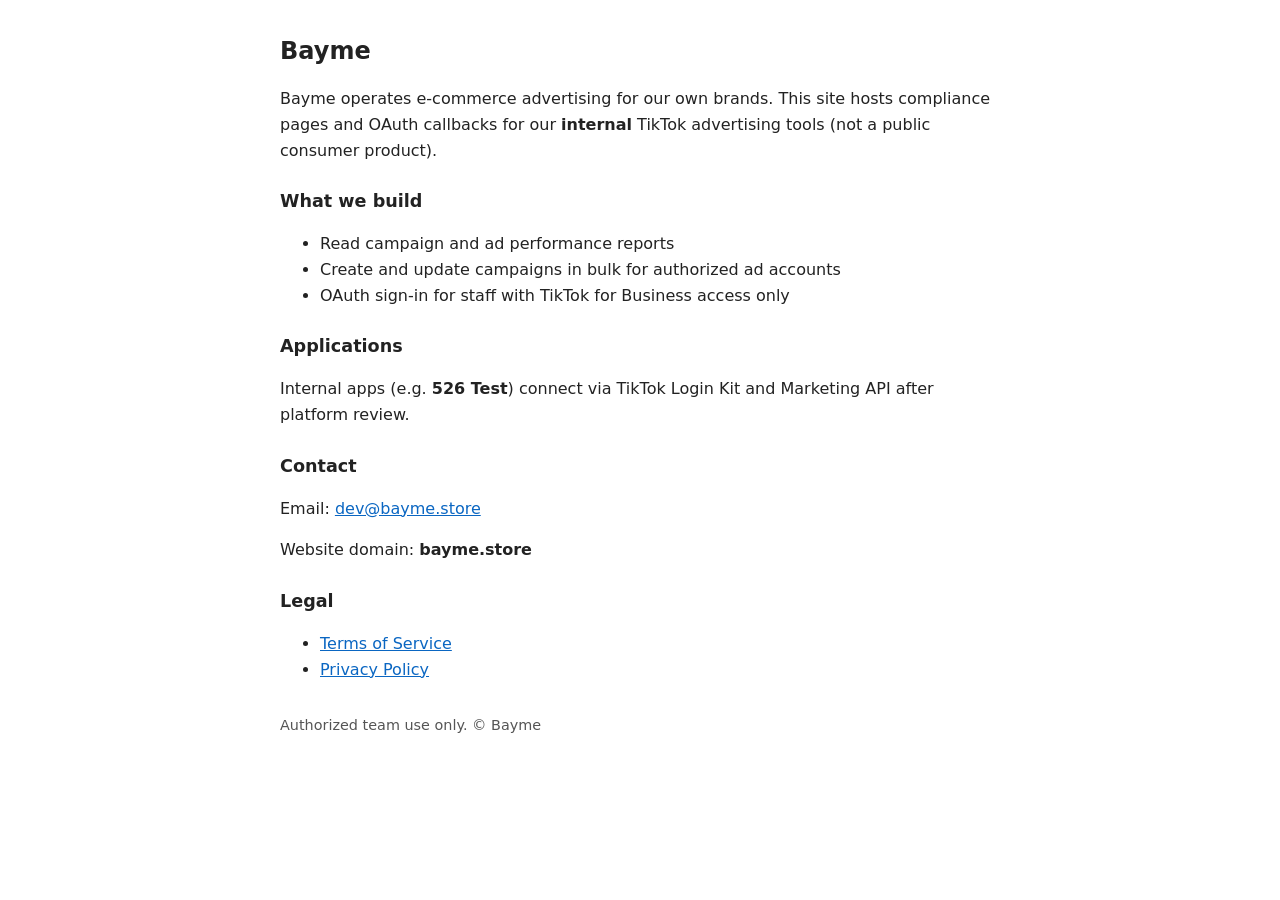
==== index.html @ 8a5c272d "Strengthen Bayme homepage for Business API review" ====
<!DOCTYPE html>
<html lang="en">
<head>
  <meta charset="UTF-8" />
  <meta name="viewport" content="width=device-width, initial-scale=1" />
  <title>Bayme — TikTok Advertising Tools</title>
  <style>
    body { font-family: system-ui, sans-serif; max-width: 720px; margin: 2rem auto; padding: 0 1rem; line-height: 1.6; color: #222; }
    h1 { font-size: 1.5rem; }
    h2 { font-size: 1.1rem; margin-top: 1.5rem; }
    a { color: #0a66c2; }
    footer { margin-top: 2rem; font-size: 0.9rem; color: #555; }
  </style>
</head>
<body>
  <h1>Bayme</h1>
  <p>Bayme operates e-commerce advertising for our own brands. This site hosts compliance pages and OAuth callbacks for our <strong>internal</strong> TikTok advertising tools (not a public consumer product).</p>

  <h2>What we build</h2>
  <ul>
    <li>Read campaign and ad performance reports</li>
    <li>Create and update campaigns in bulk for authorized ad accounts</li>
    <li>OAuth sign-in for staff with TikTok for Business access only</li>
  </ul>

  <h2>Applications</h2>
  <p>Internal apps (e.g. <strong>526 Test</strong>) connect via TikTok Login Kit and Marketing API after platform review.</p>

  <h2>Contact</h2>
  <p>Email: <a href="mailto:dev@bayme.store">dev@bayme.store</a></p>
  <p>Website domain: <strong>bayme.store</strong></p>

  <h2>Legal</h2>
  <ul>
    <li><a href="terms.html">Terms of Service</a></li>
    <li><a href="privacy.html">Privacy Policy</a></li>
  </ul>

  <footer>
    <p>Authorized team use only. &copy; Bayme</p>
  </footer>
</body>
</html>
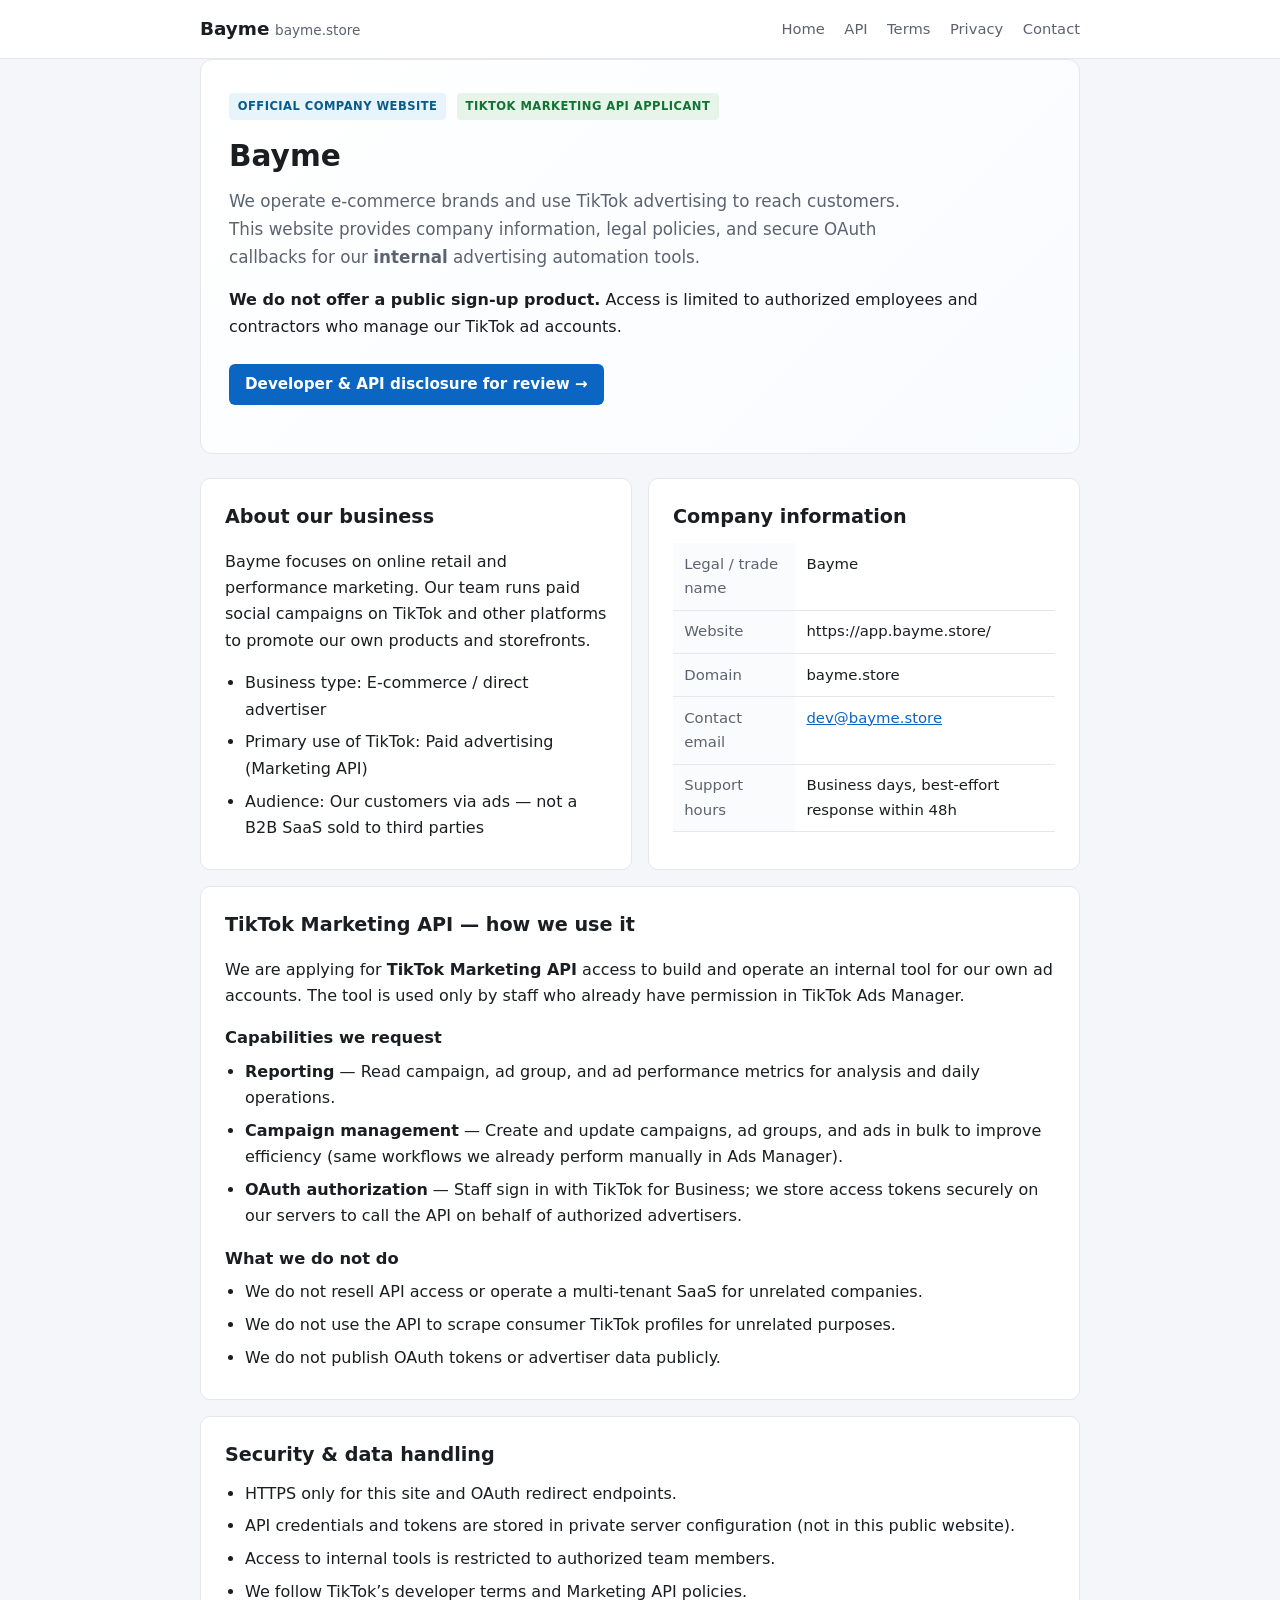
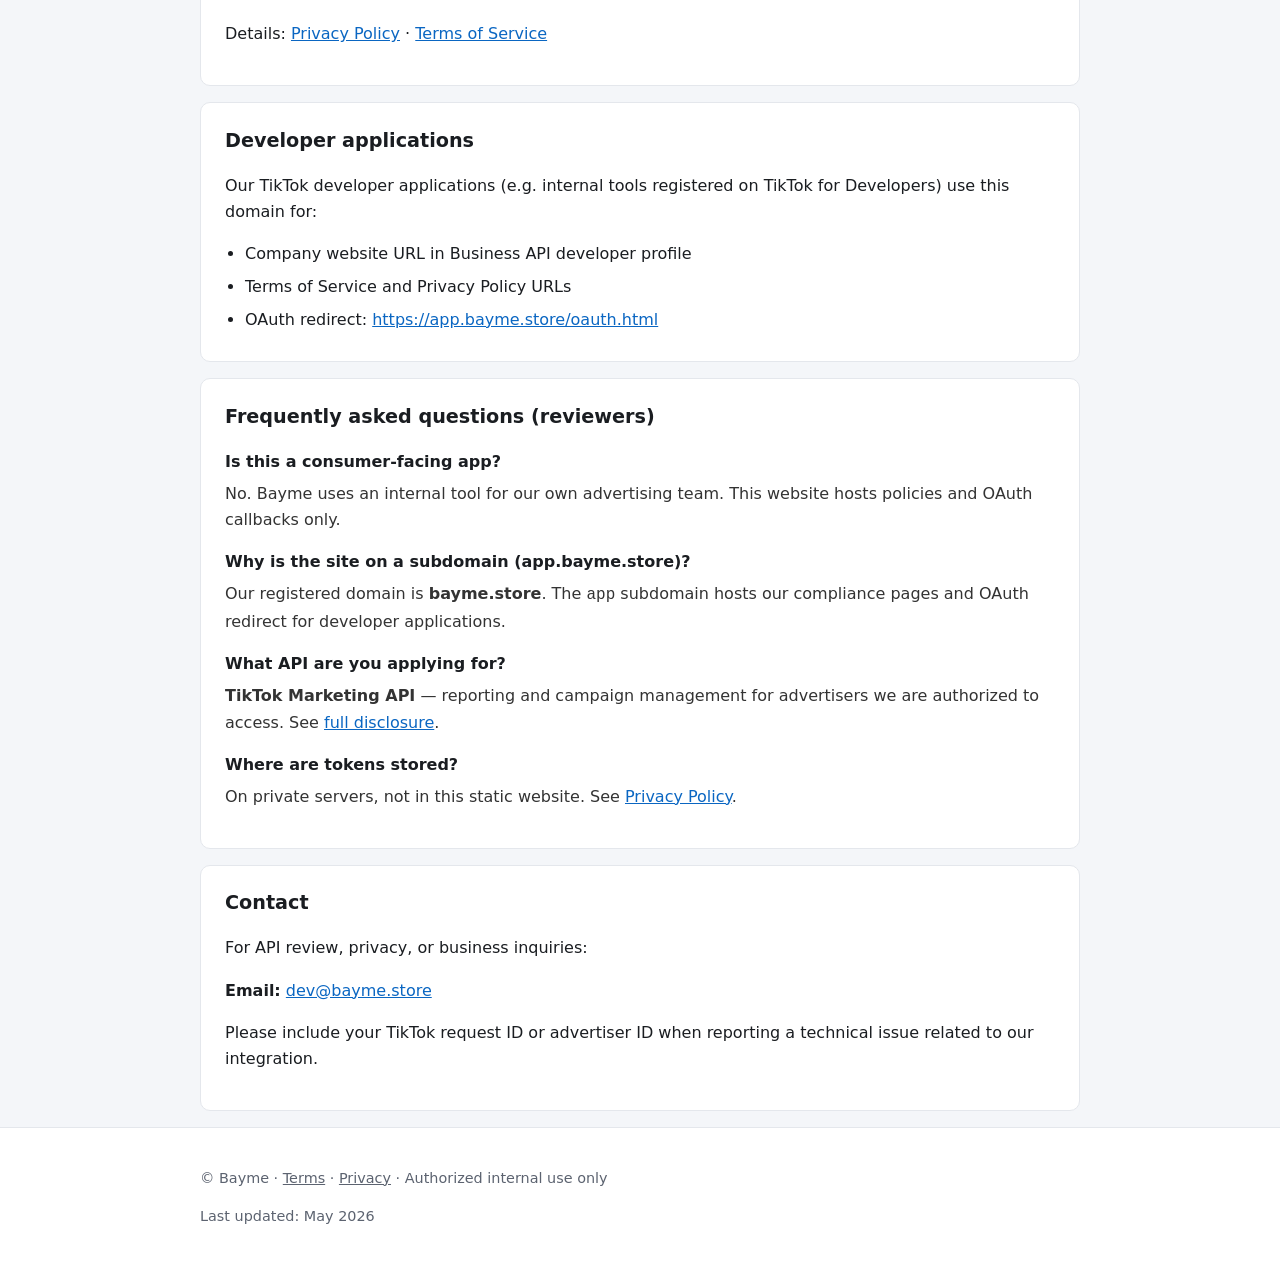
==== commit 086230dc: "Expand Bayme site for Marketing API review (developer page, FAQ, styles)" ====
--- a/index.html
+++ b/index.html
@@ -3,41 +3,121 @@
 <head>
   <meta charset="UTF-8" />
   <meta name="viewport" content="width=device-width, initial-scale=1" />
-  <title>Bayme — TikTok Advertising Tools</title>
-  <style>
-    body { font-family: system-ui, sans-serif; max-width: 720px; margin: 2rem auto; padding: 0 1rem; line-height: 1.6; color: #222; }
-    h1 { font-size: 1.5rem; }
-    h2 { font-size: 1.1rem; margin-top: 1.5rem; }
-    a { color: #0a66c2; }
-    footer { margin-top: 2rem; font-size: 0.9rem; color: #555; }
-  </style>
+  <meta name="description" content="Bayme — E-commerce operator. Internal TikTok Marketing API tools for authorized advertising staff." />
+  <title>Bayme — Company &amp; TikTok Marketing API</title>
+  <link rel="stylesheet" href="site.css" />
 </head>
 <body>
-  <h1>Bayme</h1>
-  <p>Bayme operates e-commerce advertising for our own brands. This site hosts compliance pages and OAuth callbacks for our <strong>internal</strong> TikTok advertising tools (not a public consumer product).</p>
+  <header class="site-header">
+    <div class="wrap">
+      <a class="logo" href="index.html">Bayme<span>bayme.store</span></a>
+      <nav>
+        <a href="index.html">Home</a>
+        <a href="developer.html">API</a>
+        <a href="terms.html">Terms</a>
+        <a href="privacy.html">Privacy</a>
+        <a href="mailto:dev@bayme.store">Contact</a>
+      </nav>
+    </div>
+  </header>
 
-  <h2>What we build</h2>
-  <ul>
-    <li>Read campaign and ad performance reports</li>
-    <li>Create and update campaigns in bulk for authorized ad accounts</li>
-    <li>OAuth sign-in for staff with TikTok for Business access only</li>
-  </ul>
+  <main class="wrap">
+    <section class="hero">
+      <span class="badge">Official company website</span>
+      <span class="badge green">TikTok Marketing API applicant</span>
+      <h1>Bayme</h1>
+      <p class="lead">We operate e-commerce brands and use TikTok advertising to reach customers. This website provides company information, legal policies, and secure OAuth callbacks for our <strong>internal</strong> advertising automation tools.</p>
+      <p><strong>We do not offer a public sign-up product.</strong> Access is limited to authorized employees and contractors who manage our TikTok ad accounts.</p>
+      <p><a class="btn" href="developer.html">Developer &amp; API disclosure for review →</a></p>
+    </section>
 
-  <h2>Applications</h2>
-  <p>Internal apps (e.g. <strong>526 Test</strong>) connect via TikTok Login Kit and Marketing API after platform review.</p>
+    <div class="grid-2">
+      <section class="card">
+        <h2>About our business</h2>
+        <p>Bayme focuses on online retail and performance marketing. Our team runs paid social campaigns on TikTok and other platforms to promote our own products and storefronts.</p>
+        <ul>
+          <li>Business type: E-commerce / direct advertiser</li>
+          <li>Primary use of TikTok: Paid advertising (Marketing API)</li>
+          <li>Audience: Our customers via ads — not a B2B SaaS sold to third parties</li>
+        </ul>
+      </section>
+      <section class="card">
+        <h2>Company information</h2>
+        <table class="info">
+          <tr><th>Legal / trade name</th><td>Bayme</td></tr>
+          <tr><th>Website</th><td>https://app.bayme.store/</td></tr>
+          <tr><th>Domain</th><td>bayme.store</td></tr>
+          <tr><th>Contact email</th><td><a href="mailto:dev@bayme.store">dev@bayme.store</a></td></tr>
+          <tr><th>Support hours</th><td>Business days, best-effort response within 48h</td></tr>
+        </table>
+      </section>
+    </div>
 
-  <h2>Contact</h2>
-  <p>Email: <a href="mailto:dev@bayme.store">dev@bayme.store</a></p>
-  <p>Website domain: <strong>bayme.store</strong></p>
+    <section class="card">
+      <h2>TikTok Marketing API — how we use it</h2>
+      <p>We are applying for <strong>TikTok Marketing API</strong> access to build and operate an internal tool for our own ad accounts. The tool is used only by staff who already have permission in TikTok Ads Manager.</p>
+      <h3>Capabilities we request</h3>
+      <ul>
+        <li><strong>Reporting</strong> — Read campaign, ad group, and ad performance metrics for analysis and daily operations.</li>
+        <li><strong>Campaign management</strong> — Create and update campaigns, ad groups, and ads in bulk to improve efficiency (same workflows we already perform manually in Ads Manager).</li>
+        <li><strong>OAuth authorization</strong> — Staff sign in with TikTok for Business; we store access tokens securely on our servers to call the API on behalf of authorized advertisers.</li>
+      </ul>
+      <h3>What we do not do</h3>
+      <ul>
+        <li>We do not resell API access or operate a multi-tenant SaaS for unrelated companies.</li>
+        <li>We do not use the API to scrape consumer TikTok profiles for unrelated purposes.</li>
+        <li>We do not publish OAuth tokens or advertiser data publicly.</li>
+      </ul>
+    </section>
 
-  <h2>Legal</h2>
-  <ul>
-    <li><a href="terms.html">Terms of Service</a></li>
-    <li><a href="privacy.html">Privacy Policy</a></li>
-  </ul>
+    <section class="card">
+      <h2>Security &amp; data handling</h2>
+      <ul>
+        <li>HTTPS only for this site and OAuth redirect endpoints.</li>
+        <li>API credentials and tokens are stored in private server configuration (not in this public website).</li>
+        <li>Access to internal tools is restricted to authorized team members.</li>
+        <li>We follow TikTok’s developer terms and Marketing API policies.</li>
+      </ul>
+      <p>Details: <a href="privacy.html">Privacy Policy</a> · <a href="terms.html">Terms of Service</a></p>
+    </section>
 
-  <footer>
-    <p>Authorized team use only. &copy; Bayme</p>
+    <section class="card">
+      <h2>Developer applications</h2>
+      <p>Our TikTok developer applications (e.g. internal tools registered on TikTok for Developers) use this domain for:</p>
+      <ul>
+        <li>Company website URL in Business API developer profile</li>
+        <li>Terms of Service and Privacy Policy URLs</li>
+        <li>OAuth redirect: <a href="oauth.html">https://app.bayme.store/oauth.html</a></li>
+      </ul>
+    </section>
+
+    <section class="card">
+      <h2>Frequently asked questions (reviewers)</h2>
+      <dl class="faq">
+        <dt>Is this a consumer-facing app?</dt>
+        <dd>No. Bayme uses an internal tool for our own advertising team. This website hosts policies and OAuth callbacks only.</dd>
+        <dt>Why is the site on a subdomain (app.bayme.store)?</dt>
+        <dd>Our registered domain is <strong>bayme.store</strong>. The <code>app</code> subdomain hosts our compliance pages and OAuth redirect for developer applications.</dd>
+        <dt>What API are you applying for?</dt>
+        <dd><strong>TikTok Marketing API</strong> — reporting and campaign management for advertisers we are authorized to access. See <a href="developer.html">full disclosure</a>.</dd>
+        <dt>Where are tokens stored?</dt>
+        <dd>On private servers, not in this static website. See <a href="privacy.html">Privacy Policy</a>.</dd>
+      </dl>
+    </section>
+
+    <section class="card">
+      <h2>Contact</h2>
+      <p>For API review, privacy, or business inquiries:</p>
+      <p><strong>Email:</strong> <a href="mailto:dev@bayme.store">dev@bayme.store</a></p>
+      <p>Please include your TikTok request ID or advertiser ID when reporting a technical issue related to our integration.</p>
+    </section>
+  </main>
+
+  <footer class="site-footer">
+    <div class="wrap">
+      <p>&copy; Bayme · <a href="terms.html">Terms</a> · <a href="privacy.html">Privacy</a> · Authorized internal use only</p>
+      <p class="updated">Last updated: May 2026</p>
+    </div>
   </footer>
 </body>
 </html>
--- a/site.css
+++ b/site.css
@@ -0,0 +1,170 @@
+/* Bayme — app.bayme.store compliance site */
+:root {
+  --bg: #f4f6f9;
+  --card: #fff;
+  --text: #1a1d21;
+  --muted: #5c6370;
+  --accent: #0a66c2;
+  --accent-dark: #084a8f;
+  --border: #e4e7ec;
+  --callout: #f0f7ff;
+  --max: 920px;
+}
+* { box-sizing: border-box; }
+body {
+  margin: 0;
+  font-family: system-ui, -apple-system, "Segoe UI", Roboto, sans-serif;
+  font-size: 16px;
+  line-height: 1.65;
+  color: var(--text);
+  background: var(--bg);
+}
+a { color: var(--accent); }
+a:hover { color: var(--accent-dark); }
+.wrap { max-width: var(--max); margin: 0 auto; padding: 0 1.25rem; }
+.site-header {
+  background: var(--card);
+  border-bottom: 1px solid var(--border);
+  padding: 0.85rem 0;
+  position: sticky;
+  top: 0;
+  z-index: 10;
+}
+.site-header .wrap {
+  display: flex;
+  flex-wrap: wrap;
+  align-items: center;
+  justify-content: space-between;
+  gap: 0.75rem;
+}
+.logo { font-weight: 700; font-size: 1.15rem; color: var(--text); text-decoration: none; }
+.logo span { color: var(--muted); font-weight: 400; font-size: 0.85rem; margin-left: 0.35rem; }
+nav a {
+  margin-left: 0.9rem;
+  text-decoration: none;
+  color: var(--muted);
+  font-size: 0.92rem;
+}
+nav a:hover { color: var(--accent); }
+main { padding: 2rem 0 3rem; }
+.hero {
+  background: linear-gradient(135deg, #fff 0%, #f8fbff 100%);
+  border: 1px solid var(--border);
+  border-radius: 12px;
+  padding: 2rem 1.75rem;
+  margin-bottom: 1.5rem;
+}
+.hero h1 { margin: 0 0 0.5rem; font-size: 1.85rem; }
+.hero .lead { font-size: 1.05rem; color: var(--muted); margin: 0 0 1rem; max-width: 42em; }
+.badge {
+  display: inline-block;
+  font-size: 0.72rem;
+  font-weight: 600;
+  text-transform: uppercase;
+  letter-spacing: 0.04em;
+  background: #e8f4fc;
+  color: #0a5a8a;
+  padding: 0.25rem 0.55rem;
+  border-radius: 4px;
+  margin-bottom: 0.75rem;
+  margin-right: 0.35rem;
+}
+.badge.green { background: #e6f4ea; color: #137333; }
+.card {
+  background: var(--card);
+  border: 1px solid var(--border);
+  border-radius: 10px;
+  padding: 1.35rem 1.5rem;
+  margin-bottom: 1rem;
+}
+.card h2 { margin: 0 0 0.65rem; font-size: 1.2rem; }
+.card h3 { margin: 1rem 0 0.4rem; font-size: 1.02rem; }
+.card ul, .card ol { margin: 0.35rem 0 0; padding-left: 1.25rem; }
+.card li { margin-bottom: 0.4rem; }
+.grid-2 {
+  display: grid;
+  grid-template-columns: 1fr 1fr;
+  gap: 1rem;
+}
+@media (max-width: 720px) { .grid-2 { grid-template-columns: 1fr; } nav a { margin-left: 0.55rem; font-size: 0.85rem; } }
+.callout {
+  background: var(--callout);
+  border-left: 4px solid var(--accent);
+  padding: 1rem 1.15rem;
+  margin: 1rem 0;
+  border-radius: 0 8px 8px 0;
+  font-size: 0.95rem;
+}
+.steps { counter-reset: step; list-style: none; padding: 0; margin: 0; }
+.steps li {
+  counter-increment: step;
+  position: relative;
+  padding: 0.65rem 0 0.65rem 2.75rem;
+  border-bottom: 1px solid var(--border);
+}
+.steps li:last-child { border-bottom: none; }
+.steps li::before {
+  content: counter(step);
+  position: absolute;
+  left: 0;
+  top: 0.6rem;
+  width: 1.75rem;
+  height: 1.75rem;
+  background: var(--accent);
+  color: #fff;
+  font-size: 0.8rem;
+  font-weight: 700;
+  border-radius: 50%;
+  text-align: center;
+  line-height: 1.75rem;
+}
+table.info, table.data {
+  width: 100%;
+  border-collapse: collapse;
+  font-size: 0.93rem;
+}
+table.info th, table.info td,
+table.data th, table.data td {
+  text-align: left;
+  padding: 0.55rem 0.7rem;
+  border-bottom: 1px solid var(--border);
+  vertical-align: top;
+}
+table.info th, table.data th { width: 32%; color: var(--muted); font-weight: 500; background: #fafbfc; }
+table.data code { font-size: 0.88em; word-break: break-all; }
+.faq dt { font-weight: 600; margin-top: 1rem; }
+.faq dd { margin: 0.35rem 0 0; color: #333; }
+.site-footer {
+  border-top: 1px solid var(--border);
+  padding: 1.5rem 0;
+  font-size: 0.9rem;
+  color: var(--muted);
+  background: var(--card);
+}
+.site-footer a { color: var(--muted); }
+.legal-page h1 { font-size: 1.55rem; margin-top: 0; }
+.legal-page h2 { font-size: 1.12rem; margin-top: 1.85rem; }
+.legal-page p, .legal-page li { color: #333; }
+.updated { font-size: 0.9rem; color: var(--muted); }
+.oauth-box pre {
+  background: #f0f2f5;
+  padding: 0.85rem 1rem;
+  border-radius: 6px;
+  word-break: break-all;
+  font-size: 0.9rem;
+  border: 1px solid var(--border);
+}
+.oauth-box .ok { color: #0a7a2f; font-weight: 600; }
+.oauth-box .err { color: #b00020; font-weight: 600; }
+.btn {
+  display: inline-block;
+  background: var(--accent);
+  color: #fff !important;
+  text-decoration: none;
+  padding: 0.5rem 1rem;
+  border-radius: 6px;
+  font-weight: 600;
+  font-size: 0.95rem;
+  margin-top: 0.5rem;
+}
+.btn:hover { background: var(--accent-dark); text-decoration: none; }
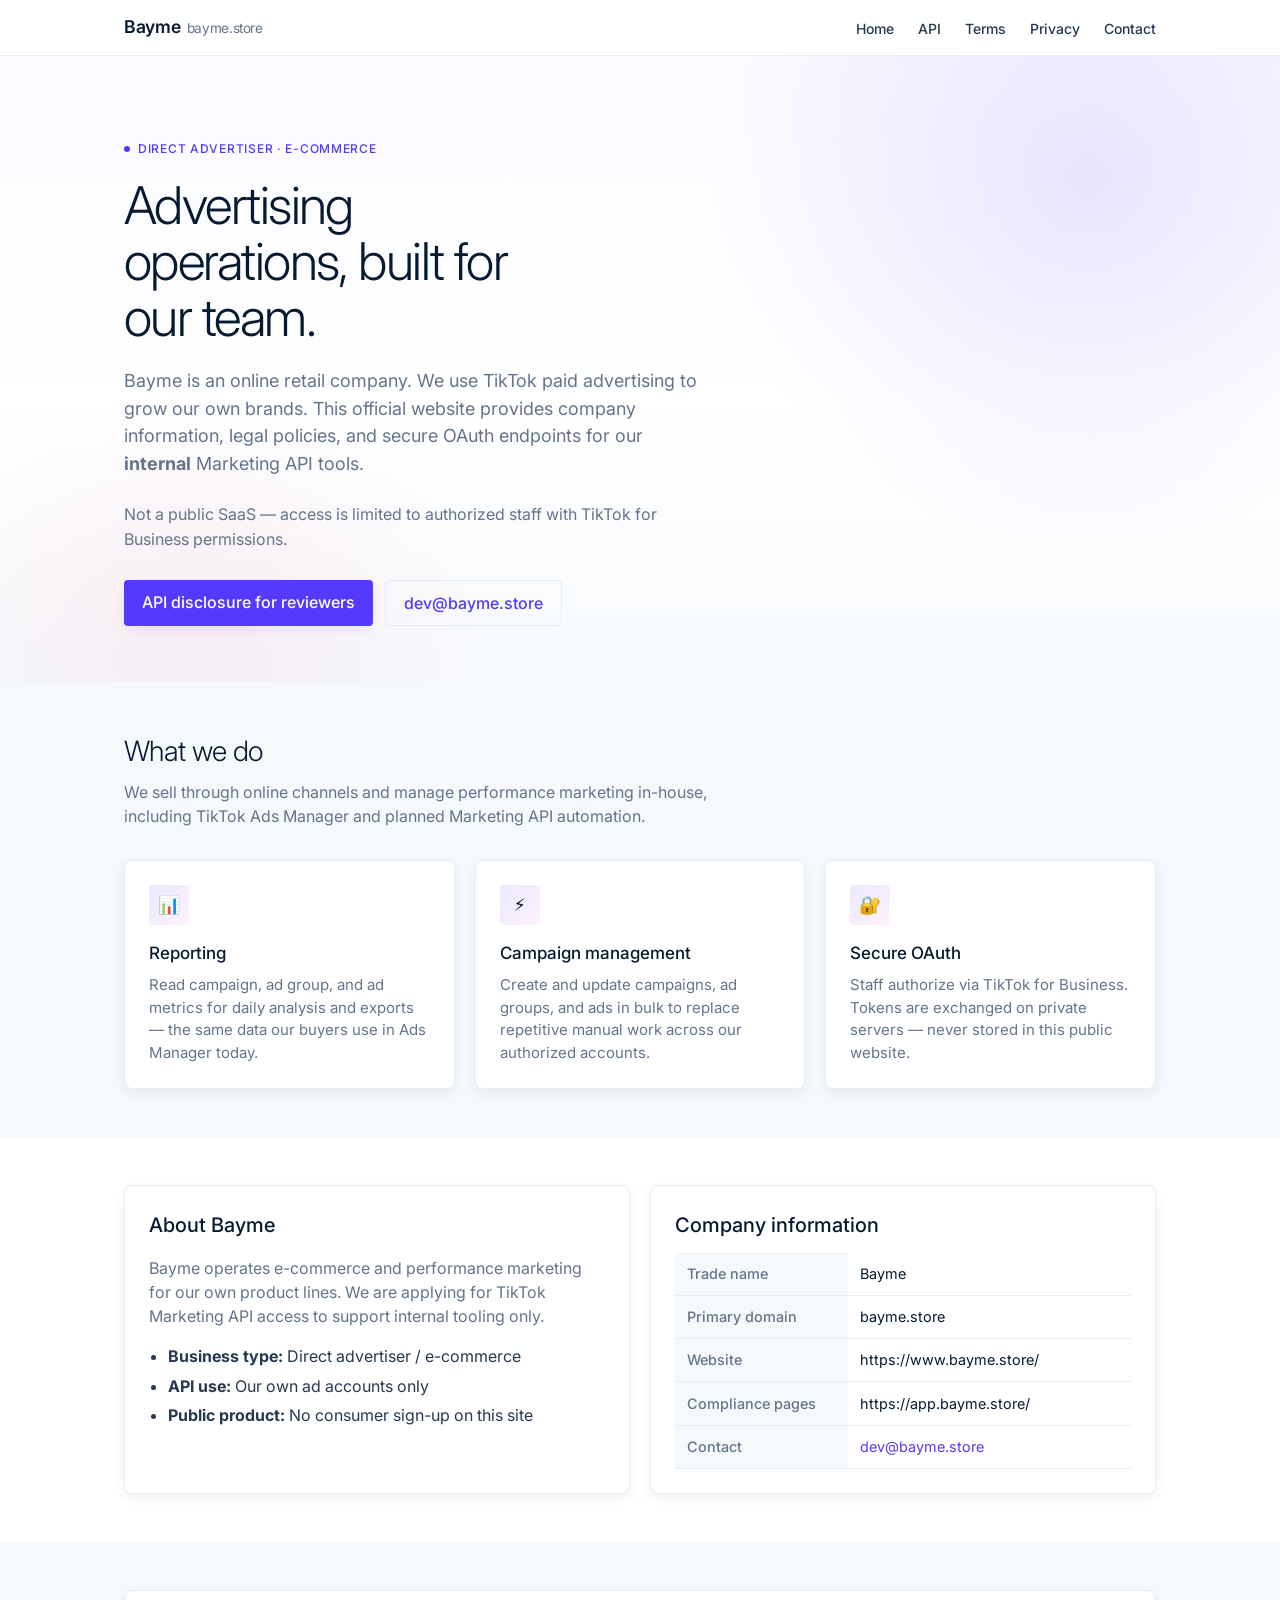
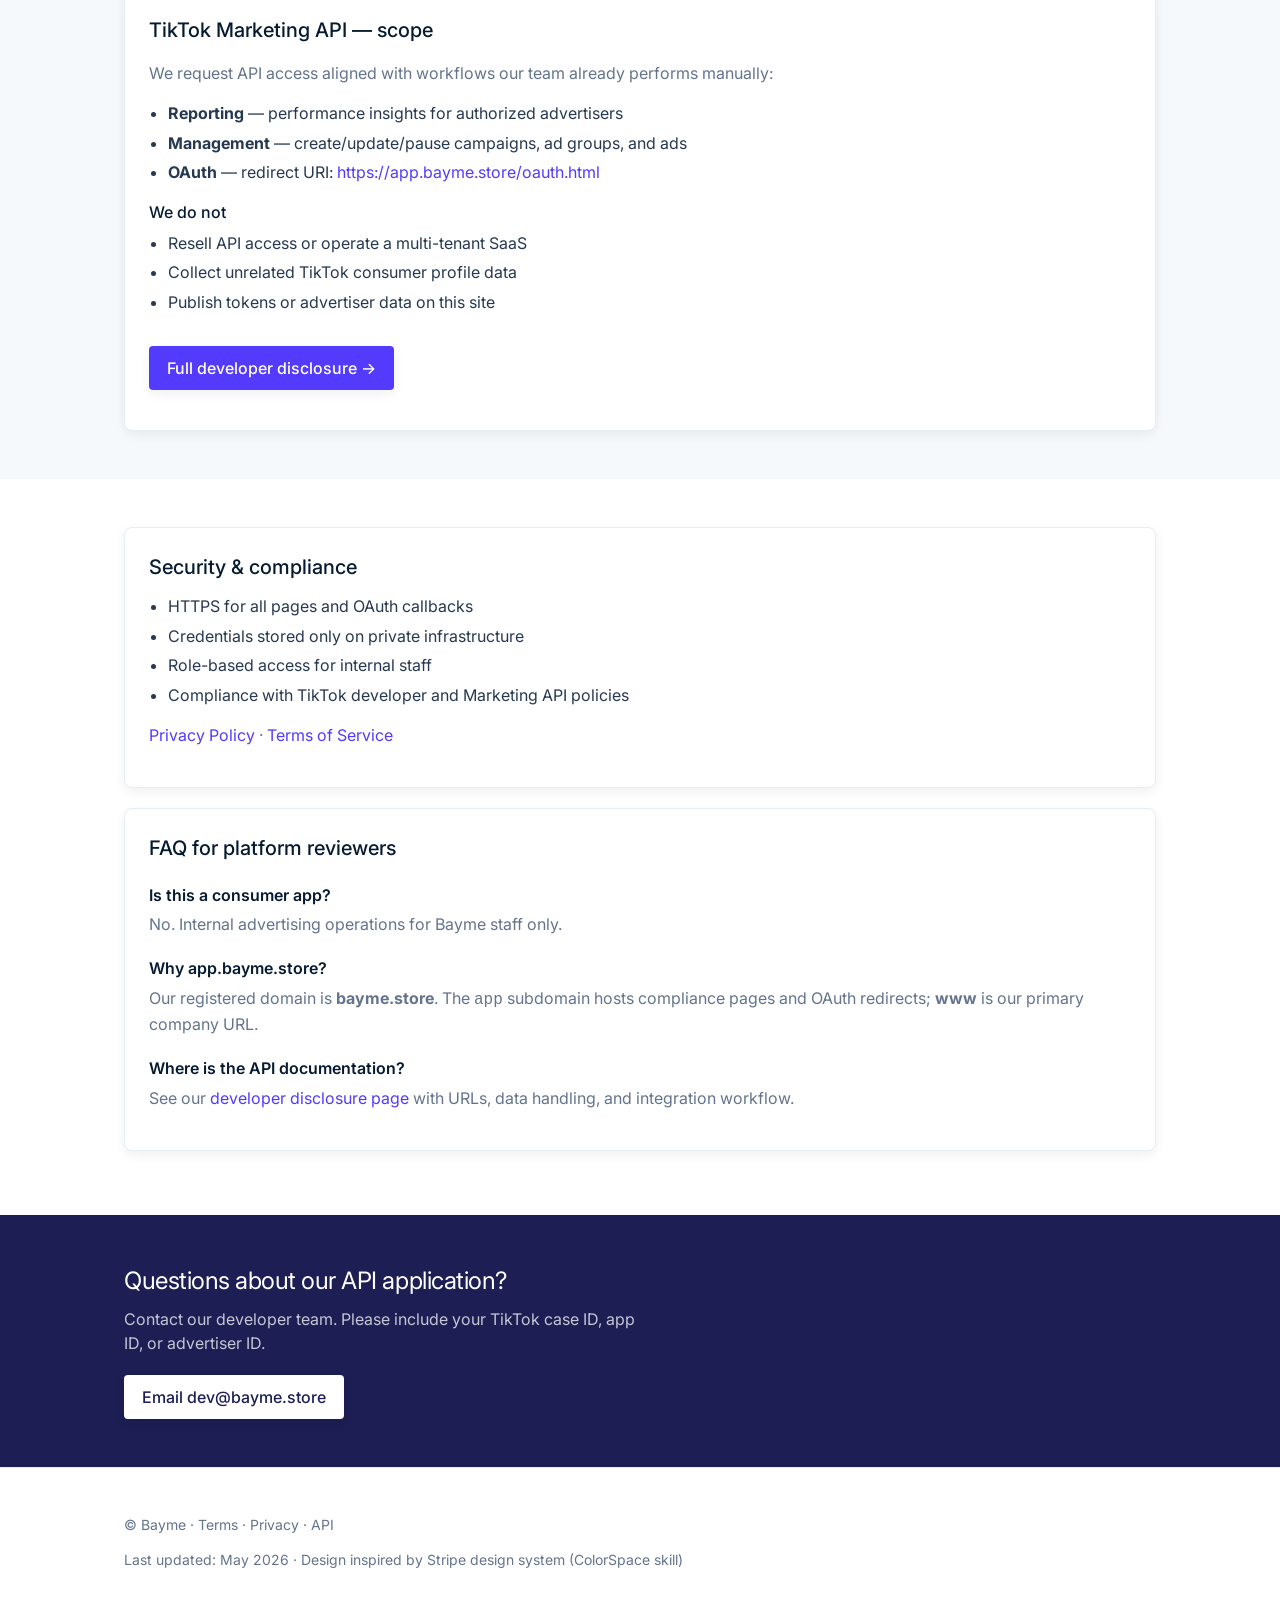
==== commit cd1f4770: "Stripe-style Bayme homepage for Marketing API review" ====
--- a/index.html
+++ b/index.html
@@ -3,11 +3,11 @@
 <head>
   <meta charset="UTF-8" />
   <meta name="viewport" content="width=device-width, initial-scale=1" />
-  <meta name="description" content="Bayme — E-commerce operator. Internal TikTok Marketing API tools for authorized advertising staff." />
-  <title>Bayme — Company &amp; TikTok Marketing API</title>
+  <meta name="description" content="Bayme — Direct e-commerce advertiser. Company website and TikTok Marketing API developer disclosure." />
+  <title>Bayme — E-commerce &amp; TikTok Advertising</title>
   <link rel="stylesheet" href="site.css" />
 </head>
-<body>
+<body class="page-home">
   <header class="site-header">
     <div class="wrap">
       <a class="logo" href="index.html">Bayme<span>bayme.store</span></a>
@@ -21,102 +21,127 @@
     </div>
   </header>
 
-  <main class="wrap">
-    <section class="hero">
-      <span class="badge">Official company website</span>
-      <span class="badge green">TikTok Marketing API applicant</span>
-      <h1>Bayme</h1>
-      <p class="lead">We operate e-commerce brands and use TikTok advertising to reach customers. This website provides company information, legal policies, and secure OAuth callbacks for our <strong>internal</strong> advertising automation tools.</p>
-      <p><strong>We do not offer a public sign-up product.</strong> Access is limited to authorized employees and contractors who manage our TikTok ad accounts.</p>
-      <p><a class="btn" href="developer.html">Developer &amp; API disclosure for review →</a></p>
-    </section>
+  <section class="hero-stripe">
+    <div class="wrap">
+      <p class="eyebrow"><span class="dot"></span> Direct advertiser · E-commerce</p>
+      <h1>Advertising operations, built for our team.</h1>
+      <p class="lead">Bayme is an online retail company. We use TikTok paid advertising to grow our own brands. This official website provides company information, legal policies, and secure OAuth endpoints for our <strong>internal</strong> Marketing API tools.</p>
+      <p class="lead" style="font-size:1rem;margin-bottom:0;">Not a public SaaS — access is limited to authorized staff with TikTok for Business permissions.</p>
+      <div class="hero-actions">
+        <a class="btn-primary" href="developer.html">API disclosure for reviewers</a>
+        <a class="btn-ghost" href="mailto:dev@bayme.store">dev@bayme.store</a>
+      </div>
+    </div>
+  </section>
 
-    <div class="grid-2">
+  <section class="section section-alt">
+    <div class="wrap">
+      <h2 class="section-title">What we do</h2>
+      <p class="section-sub">We sell through online channels and manage performance marketing in-house, including TikTok Ads Manager and planned Marketing API automation.</p>
+      <div class="feature-grid">
+        <article class="feature-card">
+          <div class="icon" aria-hidden="true">📊</div>
+          <h3>Reporting</h3>
+          <p>Read campaign, ad group, and ad metrics for daily analysis and exports — the same data our buyers use in Ads Manager today.</p>
+        </article>
+        <article class="feature-card">
+          <div class="icon" aria-hidden="true">⚡</div>
+          <h3>Campaign management</h3>
+          <p>Create and update campaigns, ad groups, and ads in bulk to replace repetitive manual work across our authorized accounts.</p>
+        </article>
+        <article class="feature-card">
+          <div class="icon" aria-hidden="true">🔐</div>
+          <h3>Secure OAuth</h3>
+          <p>Staff authorize via TikTok for Business. Tokens are exchanged on private servers — never stored in this public website.</p>
+        </article>
+      </div>
+    </div>
+  </section>
+
+  <section class="section">
+    <div class="wrap info-panel">
       <section class="card">
-        <h2>About our business</h2>
-        <p>Bayme focuses on online retail and performance marketing. Our team runs paid social campaigns on TikTok and other platforms to promote our own products and storefronts.</p>
+        <h2>About Bayme</h2>
+        <p>Bayme operates e-commerce and performance marketing for our own product lines. We are applying for TikTok Marketing API access to support internal tooling only.</p>
         <ul>
-          <li>Business type: E-commerce / direct advertiser</li>
-          <li>Primary use of TikTok: Paid advertising (Marketing API)</li>
-          <li>Audience: Our customers via ads — not a B2B SaaS sold to third parties</li>
+          <li><strong>Business type:</strong> Direct advertiser / e-commerce</li>
+          <li><strong>API use:</strong> Our own ad accounts only</li>
+          <li><strong>Public product:</strong> No consumer sign-up on this site</li>
         </ul>
       </section>
       <section class="card">
         <h2>Company information</h2>
         <table class="info">
-          <tr><th>Legal / trade name</th><td>Bayme</td></tr>
-          <tr><th>Website</th><td>https://app.bayme.store/</td></tr>
-          <tr><th>Domain</th><td>bayme.store</td></tr>
-          <tr><th>Contact email</th><td><a href="mailto:dev@bayme.store">dev@bayme.store</a></td></tr>
-          <tr><th>Support hours</th><td>Business days, best-effort response within 48h</td></tr>
+          <tr><th>Trade name</th><td>Bayme</td></tr>
+          <tr><th>Primary domain</th><td>bayme.store</td></tr>
+          <tr><th>Website</th><td>https://www.bayme.store/</td></tr>
+          <tr><th>Compliance pages</th><td>https://app.bayme.store/</td></tr>
+          <tr><th>Contact</th><td><a href="mailto:dev@bayme.store">dev@bayme.store</a></td></tr>
         </table>
       </section>
     </div>
+  </section>
 
-    <section class="card">
-      <h2>TikTok Marketing API — how we use it</h2>
-      <p>We are applying for <strong>TikTok Marketing API</strong> access to build and operate an internal tool for our own ad accounts. The tool is used only by staff who already have permission in TikTok Ads Manager.</p>
-      <h3>Capabilities we request</h3>
-      <ul>
-        <li><strong>Reporting</strong> — Read campaign, ad group, and ad performance metrics for analysis and daily operations.</li>
-        <li><strong>Campaign management</strong> — Create and update campaigns, ad groups, and ads in bulk to improve efficiency (same workflows we already perform manually in Ads Manager).</li>
-        <li><strong>OAuth authorization</strong> — Staff sign in with TikTok for Business; we store access tokens securely on our servers to call the API on behalf of authorized advertisers.</li>
-      </ul>
-      <h3>What we do not do</h3>
-      <ul>
-        <li>We do not resell API access or operate a multi-tenant SaaS for unrelated companies.</li>
-        <li>We do not use the API to scrape consumer TikTok profiles for unrelated purposes.</li>
-        <li>We do not publish OAuth tokens or advertiser data publicly.</li>
-      </ul>
-    </section>
+  <section class="section section-alt">
+    <div class="wrap">
+      <section class="card">
+        <h2>TikTok Marketing API — scope</h2>
+        <p>We request API access aligned with workflows our team already performs manually:</p>
+        <ul>
+          <li><strong>Reporting</strong> — performance insights for authorized advertisers</li>
+          <li><strong>Management</strong> — create/update/pause campaigns, ad groups, and ads</li>
+          <li><strong>OAuth</strong> — redirect URI: <a href="oauth.html">https://app.bayme.store/oauth.html</a></li>
+        </ul>
+        <h3>We do not</h3>
+        <ul>
+          <li>Resell API access or operate a multi-tenant SaaS</li>
+          <li>Collect unrelated TikTok consumer profile data</li>
+          <li>Publish tokens or advertiser data on this site</li>
+        </ul>
+        <p><a class="btn-primary" href="developer.html" style="margin-top:1rem;">Full developer disclosure →</a></p>
+      </section>
+    </div>
+  </section>
 
-    <section class="card">
-      <h2>Security &amp; data handling</h2>
-      <ul>
-        <li>HTTPS only for this site and OAuth redirect endpoints.</li>
-        <li>API credentials and tokens are stored in private server configuration (not in this public website).</li>
-        <li>Access to internal tools is restricted to authorized team members.</li>
-        <li>We follow TikTok’s developer terms and Marketing API policies.</li>
-      </ul>
-      <p>Details: <a href="privacy.html">Privacy Policy</a> · <a href="terms.html">Terms of Service</a></p>
-    </section>
+  <section class="section">
+    <div class="wrap">
+      <section class="card">
+        <h2>Security &amp; compliance</h2>
+        <ul>
+          <li>HTTPS for all pages and OAuth callbacks</li>
+          <li>Credentials stored only on private infrastructure</li>
+          <li>Role-based access for internal staff</li>
+          <li>Compliance with TikTok developer and Marketing API policies</li>
+        </ul>
+        <p style="margin-top:1rem;"><a href="privacy.html">Privacy Policy</a> · <a href="terms.html">Terms of Service</a></p>
+      </section>
 
-    <section class="card">
-      <h2>Developer applications</h2>
-      <p>Our TikTok developer applications (e.g. internal tools registered on TikTok for Developers) use this domain for:</p>
-      <ul>
-        <li>Company website URL in Business API developer profile</li>
-        <li>Terms of Service and Privacy Policy URLs</li>
-        <li>OAuth redirect: <a href="oauth.html">https://app.bayme.store/oauth.html</a></li>
-      </ul>
-    </section>
+      <section class="card" style="margin-top:1.25rem;">
+        <h2>FAQ for platform reviewers</h2>
+        <dl class="faq">
+          <dt>Is this a consumer app?</dt>
+          <dd>No. Internal advertising operations for Bayme staff only.</dd>
+          <dt>Why app.bayme.store?</dt>
+          <dd>Our registered domain is <strong>bayme.store</strong>. The <code>app</code> subdomain hosts compliance pages and OAuth redirects; <strong>www</strong> is our primary company URL.</dd>
+          <dt>Where is the API documentation?</dt>
+          <dd>See our <a href="developer.html">developer disclosure page</a> with URLs, data handling, and integration workflow.</dd>
+        </dl>
+      </section>
+    </div>
+  </section>
 
-    <section class="card">
-      <h2>Frequently asked questions (reviewers)</h2>
-      <dl class="faq">
-        <dt>Is this a consumer-facing app?</dt>
-        <dd>No. Bayme uses an internal tool for our own advertising team. This website hosts policies and OAuth callbacks only.</dd>
-        <dt>Why is the site on a subdomain (app.bayme.store)?</dt>
-        <dd>Our registered domain is <strong>bayme.store</strong>. The <code>app</code> subdomain hosts our compliance pages and OAuth redirect for developer applications.</dd>
-        <dt>What API are you applying for?</dt>
-        <dd><strong>TikTok Marketing API</strong> — reporting and campaign management for advertisers we are authorized to access. See <a href="developer.html">full disclosure</a>.</dd>
-        <dt>Where are tokens stored?</dt>
-        <dd>On private servers, not in this static website. See <a href="privacy.html">Privacy Policy</a>.</dd>
-      </dl>
-    </section>
-
-    <section class="card">
-      <h2>Contact</h2>
-      <p>For API review, privacy, or business inquiries:</p>
-      <p><strong>Email:</strong> <a href="mailto:dev@bayme.store">dev@bayme.store</a></p>
-      <p>Please include your TikTok request ID or advertiser ID when reporting a technical issue related to our integration.</p>
-    </section>
-  </main>
+  <section class="cta-band">
+    <div class="wrap">
+      <h2>Questions about our API application?</h2>
+      <p>Contact our developer team. Please include your TikTok case ID, app ID, or advertiser ID.</p>
+      <a class="btn-primary" href="mailto:dev@bayme.store">Email dev@bayme.store</a>
+    </div>
+  </section>
 
   <footer class="site-footer">
     <div class="wrap">
-      <p>&copy; Bayme · <a href="terms.html">Terms</a> · <a href="privacy.html">Privacy</a> · Authorized internal use only</p>
-      <p class="updated">Last updated: May 2026</p>
+      <p>&copy; Bayme · <a href="terms.html">Terms</a> · <a href="privacy.html">Privacy</a> · <a href="developer.html">API</a></p>
+      <p class="updated">Last updated: May 2026 · Design inspired by Stripe design system (ColorSpace skill)</p>
     </div>
   </footer>
 </body>
--- a/site.css
+++ b/site.css
@@ -1,34 +1,61 @@
-/* Bayme — app.bayme.store compliance site */
+/* Bayme — Stripe-inspired design tokens (ColorSpace skill) */
+@import url("https://fonts.googleapis.com/css2?family=Inter:wght@300;400;500;600&display=swap");
+
 :root {
-  --bg: #f4f6f9;
-  --card: #fff;
-  --text: #1a1d21;
-  --muted: #5c6370;
-  --accent: #0a66c2;
-  --accent-dark: #084a8f;
-  --border: #e4e7ec;
-  --callout: #f0f7ff;
-  --max: 920px;
-}
+  --stripe-purple: #533afd;
+  --stripe-purple-hover: #4434d4;
+  --stripe-navy: #061b31;
+  --stripe-label: #273951;
+  --stripe-body: #64748d;
+  --stripe-bg: #ffffff;
+  --stripe-surface: #f6f9fc;
+  --stripe-border: #e5edf5;
+  --stripe-brand-dark: #1c1e54;
+  --stripe-success-bg: rgba(21, 190, 83, 0.12);
+  --stripe-success-text: #108c3d;
+  --shadow-stripe: 0 13px 27px -5px rgba(50, 50, 93, 0.25), 0 8px 16px -8px rgba(0, 0, 0, 0.1);
+  --shadow-soft: 0 4px 12px rgba(23, 23, 23, 0.06);
+  --max: 1080px;
+  --radius: 8px;
+  --radius-sm: 4px;
+  /* legacy aliases for legal/oauth pages */
+  --bg: var(--stripe-surface);
+  --card: var(--stripe-bg);
+  --text: var(--stripe-navy);
+  --muted: var(--stripe-body);
+  --accent: var(--stripe-purple);
+  --accent-dark: var(--stripe-purple-hover);
+  --border: var(--stripe-border);
+  --callout: #f0edff;
+}
+
 * { box-sizing: border-box; }
+
 body {
   margin: 0;
-  font-family: system-ui, -apple-system, "Segoe UI", Roboto, sans-serif;
+  font-family: Inter, "SF Pro Display", system-ui, -apple-system, sans-serif;
   font-size: 16px;
-  line-height: 1.65;
-  color: var(--text);
-  background: var(--bg);
-}
-a { color: var(--accent); }
-a:hover { color: var(--accent-dark); }
-.wrap { max-width: var(--max); margin: 0 auto; padding: 0 1.25rem; }
+  font-weight: 400;
+  line-height: 1.5;
+  color: var(--stripe-navy);
+  background: var(--stripe-bg);
+  -webkit-font-smoothing: antialiased;
+}
+
+a { color: var(--stripe-purple); text-decoration: none; }
+a:hover { color: var(--stripe-purple-hover); }
+
+.wrap { max-width: var(--max); margin: 0 auto; padding: 0 1.5rem; }
+
+/* Header */
 .site-header {
-  background: var(--card);
-  border-bottom: 1px solid var(--border);
-  padding: 0.85rem 0;
+  background: rgba(255, 255, 255, 0.92);
+  backdrop-filter: blur(12px);
+  border-bottom: 1px solid var(--stripe-border);
+  padding: 0.9rem 0;
   position: sticky;
   top: 0;
-  z-index: 10;
+  z-index: 100;
 }
 .site-header .wrap {
   display: flex;
@@ -37,134 +64,305 @@
   justify-content: space-between;
   gap: 0.75rem;
 }
-.logo { font-weight: 700; font-size: 1.15rem; color: var(--text); text-decoration: none; }
-.logo span { color: var(--muted); font-weight: 400; font-size: 0.85rem; margin-left: 0.35rem; }
+.logo {
+  font-weight: 600;
+  font-size: 1.1rem;
+  color: var(--stripe-navy);
+  text-decoration: none;
+  letter-spacing: -0.02em;
+}
+.logo span { color: var(--stripe-body); font-weight: 400; font-size: 0.85rem; margin-left: 0.4rem; }
 nav a {
-  margin-left: 0.9rem;
+  margin-left: 1.25rem;
   text-decoration: none;
-  color: var(--muted);
-  font-size: 0.92rem;
-}
-nav a:hover { color: var(--accent); }
-main { padding: 2rem 0 3rem; }
-.hero {
-  background: linear-gradient(135deg, #fff 0%, #f8fbff 100%);
-  border: 1px solid var(--border);
-  border-radius: 12px;
-  padding: 2rem 1.75rem;
-  margin-bottom: 1.5rem;
-}
-.hero h1 { margin: 0 0 0.5rem; font-size: 1.85rem; }
-.hero .lead { font-size: 1.05rem; color: var(--muted); margin: 0 0 1rem; max-width: 42em; }
+  color: var(--stripe-label);
+  font-size: 0.875rem;
+  font-weight: 500;
+}
+nav a:hover { color: var(--stripe-purple); }
+
+main { padding: 0 0 4rem; }
+
+/* Stripe hero (homepage) */
+.page-home .hero-stripe {
+  position: relative;
+  padding: 4.5rem 0 3.5rem;
+  overflow: hidden;
+  background: linear-gradient(180deg, #fafbff 0%, #ffffff 55%, #f6f9fc 100%);
+}
+.page-home .hero-stripe::before {
+  content: "";
+  position: absolute;
+  top: -40%;
+  right: -15%;
+  width: 60%;
+  height: 120%;
+  background: radial-gradient(ellipse, rgba(83, 58, 253, 0.12) 0%, transparent 70%);
+  pointer-events: none;
+}
+.page-home .hero-stripe::after {
+  content: "";
+  position: absolute;
+  bottom: -30%;
+  left: -10%;
+  width: 50%;
+  height: 80%;
+  background: radial-gradient(ellipse, rgba(234, 34, 97, 0.06) 0%, transparent 65%);
+  pointer-events: none;
+}
+.hero-stripe .wrap { position: relative; z-index: 1; }
+.hero-stripe .eyebrow {
+  display: inline-flex;
+  align-items: center;
+  gap: 0.5rem;
+  font-size: 0.75rem;
+  font-weight: 500;
+  letter-spacing: 0.06em;
+  text-transform: uppercase;
+  color: var(--stripe-purple);
+  margin-bottom: 1.25rem;
+}
+.hero-stripe .eyebrow span.dot {
+  width: 6px;
+  height: 6px;
+  border-radius: 50%;
+  background: var(--stripe-purple);
+}
+.hero-stripe h1 {
+  margin: 0 0 1.25rem;
+  font-size: clamp(2.25rem, 5vw, 3.25rem);
+  font-weight: 300;
+  line-height: 1.08;
+  letter-spacing: -0.03em;
+  color: var(--stripe-navy);
+  max-width: 14ch;
+}
+.hero-stripe .lead {
+  font-size: 1.125rem;
+  font-weight: 400;
+  line-height: 1.55;
+  color: var(--stripe-body);
+  max-width: 36rem;
+  margin: 0 0 1.5rem;
+}
+.hero-stripe .hero-actions {
+  display: flex;
+  flex-wrap: wrap;
+  gap: 0.75rem;
+  margin-top: 1.75rem;
+}
+.btn-primary {
+  display: inline-block;
+  background: var(--stripe-purple);
+  color: #fff !important;
+  padding: 0.625rem 1.125rem;
+  border-radius: var(--radius-sm);
+  font-size: 1rem;
+  font-weight: 500;
+  box-shadow: var(--shadow-soft);
+  transition: background 0.15s ease;
+}
+.btn-primary:hover { background: var(--stripe-purple-hover); text-decoration: none; }
+.btn-ghost {
+  display: inline-block;
+  background: transparent;
+  color: var(--stripe-purple) !important;
+  padding: 0.625rem 1.125rem;
+  border-radius: var(--radius-sm);
+  font-size: 1rem;
+  font-weight: 500;
+  border: 1px solid var(--stripe-border);
+}
+.btn-ghost:hover {
+  border-color: #b9b9f9;
+  background: rgba(83, 58, 253, 0.04);
+  text-decoration: none;
+}
+
+/* Feature grid */
+.section { padding: 3rem 0; }
+.section-alt { background: var(--stripe-surface); }
+.section-title {
+  font-size: 1.75rem;
+  font-weight: 300;
+  letter-spacing: -0.02em;
+  margin: 0 0 0.5rem;
+  color: var(--stripe-navy);
+}
+.section-sub {
+  color: var(--stripe-body);
+  margin: 0 0 2rem;
+  max-width: 40rem;
+}
+.feature-grid {
+  display: grid;
+  grid-template-columns: repeat(3, 1fr);
+  gap: 1.25rem;
+}
+@media (max-width: 900px) { .feature-grid { grid-template-columns: 1fr; } }
+.feature-card {
+  background: var(--stripe-bg);
+  border: 1px solid var(--stripe-border);
+  border-radius: var(--radius);
+  padding: 1.5rem;
+  box-shadow: var(--shadow-soft);
+  transition: box-shadow 0.2s ease, transform 0.2s ease;
+}
+.feature-card:hover {
+  box-shadow: var(--shadow-stripe);
+  transform: translateY(-2px);
+}
+.feature-card .icon {
+  width: 40px;
+  height: 40px;
+  border-radius: var(--radius-sm);
+  background: linear-gradient(135deg, rgba(83, 58, 253, 0.12), rgba(249, 107, 238, 0.08));
+  display: flex;
+  align-items: center;
+  justify-content: center;
+  font-size: 1.1rem;
+  margin-bottom: 1rem;
+}
+.feature-card h3 {
+  margin: 0 0 0.5rem;
+  font-size: 1.0625rem;
+  font-weight: 500;
+  color: var(--stripe-navy);
+}
+.feature-card p { margin: 0; font-size: 0.9375rem; color: var(--stripe-body); line-height: 1.5; }
+
+/* Info panel */
+.info-panel {
+  display: grid;
+  grid-template-columns: 1fr 1fr;
+  gap: 1.25rem;
+}
+@media (max-width: 720px) { .info-panel { grid-template-columns: 1fr; } }
+.card {
+  background: var(--stripe-bg);
+  border: 1px solid var(--stripe-border);
+  border-radius: var(--radius);
+  padding: 1.5rem;
+  box-shadow: var(--shadow-soft);
+}
+.card h2 { margin: 0 0 0.75rem; font-size: 1.25rem; font-weight: 500; color: var(--stripe-navy); }
+.card h3 { margin: 1rem 0 0.4rem; font-size: 1rem; font-weight: 500; }
+.card ul, .card ol { margin: 0.35rem 0 0; padding-left: 1.2rem; color: var(--stripe-label); }
+.card li { margin-bottom: 0.35rem; }
+.card p { color: var(--stripe-body); }
+
+table.info, table.data {
+  width: 100%;
+  border-collapse: collapse;
+  font-size: 0.9rem;
+}
+table.info th, table.info td,
+table.data th, table.data td {
+  text-align: left;
+  padding: 0.65rem 0.75rem;
+  border-bottom: 1px solid var(--stripe-border);
+  vertical-align: top;
+}
+table.info th, table.data th {
+  width: 38%;
+  color: var(--stripe-body);
+  font-weight: 500;
+  background: var(--stripe-surface);
+}
+table.data code {
+  font-family: ui-monospace, "SF Mono", monospace;
+  font-size: 0.85em;
+  word-break: break-all;
+  color: var(--stripe-label);
+}
+
+.callout {
+  background: var(--callout);
+  border: 1px solid #d6d9fc;
+  border-radius: var(--radius);
+  padding: 1rem 1.25rem;
+  margin: 1rem 0;
+  font-size: 0.9375rem;
+  color: var(--stripe-label);
+}
+
+.faq dt { font-weight: 600; margin-top: 1.25rem; color: var(--stripe-navy); }
+.faq dd { margin: 0.35rem 0 0; color: var(--stripe-body); }
+
+/* Dark CTA band */
+.cta-band {
+  background: var(--stripe-brand-dark);
+  color: #fff;
+  padding: 3rem 0;
+  margin-top: 1rem;
+}
+.cta-band h2 {
+  margin: 0 0 0.5rem;
+  font-size: 1.5rem;
+  font-weight: 400;
+  letter-spacing: -0.02em;
+}
+.cta-band p { color: rgba(255, 255, 255, 0.75); margin: 0 0 1.25rem; max-width: 32rem; }
+.cta-band a:not(.btn-primary) { color: #b9b9f9; }
+.cta-band .btn-primary { background: #fff; color: var(--stripe-brand-dark) !important; }
+.cta-band .btn-primary:hover { background: #f0edff; }
+
+/* Footer */
+.site-footer {
+  border-top: 1px solid var(--stripe-border);
+  padding: 2rem 0;
+  font-size: 0.875rem;
+  color: var(--stripe-body);
+  background: var(--stripe-bg);
+}
+.site-footer a { color: var(--stripe-body); }
+.site-footer a:hover { color: var(--stripe-purple); }
+
+/* Legal / oauth legacy */
+.legal-page { padding: 2.5rem 0 3rem; }
+.legal-page h1 { font-size: 2rem; font-weight: 300; letter-spacing: -0.02em; margin-top: 0; }
+.legal-page h2 { font-size: 1.125rem; font-weight: 500; margin-top: 2rem; }
+.updated { font-size: 0.875rem; color: var(--stripe-body); }
+
+.oauth-box pre {
+  background: var(--stripe-surface);
+  padding: 1rem;
+  border-radius: var(--radius-sm);
+  border: 1px solid var(--stripe-border);
+  word-break: break-all;
+  font-family: ui-monospace, monospace;
+  font-size: 0.875rem;
+}
+.oauth-box .ok { color: var(--stripe-success-text); font-weight: 600; }
+.oauth-box .err { color: #ea2261; font-weight: 600; }
+
+.btn {
+  display: inline-block;
+  background: var(--stripe-purple);
+  color: #fff !important;
+  padding: 0.5rem 1rem;
+  border-radius: var(--radius-sm);
+  font-weight: 500;
+  margin-top: 0.5rem;
+}
+.btn:hover { background: var(--stripe-purple-hover); text-decoration: none; }
+
+.grid-2 { display: grid; grid-template-columns: 1fr 1fr; gap: 1rem; }
+@media (max-width: 720px) {
+  .grid-2 { grid-template-columns: 1fr; }
+  nav a { margin-left: 0.65rem; font-size: 0.8rem; }
+}
 .badge {
   display: inline-block;
   font-size: 0.72rem;
   font-weight: 600;
   text-transform: uppercase;
   letter-spacing: 0.04em;
-  background: #e8f4fc;
-  color: #0a5a8a;
+  background: rgba(83, 58, 253, 0.1);
+  color: var(--stripe-purple);
   padding: 0.25rem 0.55rem;
-  border-radius: 4px;
-  margin-bottom: 0.75rem;
-  margin-right: 0.35rem;
-}
-.badge.green { background: #e6f4ea; color: #137333; }
-.card {
-  background: var(--card);
-  border: 1px solid var(--border);
-  border-radius: 10px;
-  padding: 1.35rem 1.5rem;
-  margin-bottom: 1rem;
-}
-.card h2 { margin: 0 0 0.65rem; font-size: 1.2rem; }
-.card h3 { margin: 1rem 0 0.4rem; font-size: 1.02rem; }
-.card ul, .card ol { margin: 0.35rem 0 0; padding-left: 1.25rem; }
-.card li { margin-bottom: 0.4rem; }
-.grid-2 {
-  display: grid;
-  grid-template-columns: 1fr 1fr;
-  gap: 1rem;
-}
-@media (max-width: 720px) { .grid-2 { grid-template-columns: 1fr; } nav a { margin-left: 0.55rem; font-size: 0.85rem; } }
-.callout {
-  background: var(--callout);
-  border-left: 4px solid var(--accent);
-  padding: 1rem 1.15rem;
-  margin: 1rem 0;
-  border-radius: 0 8px 8px 0;
-  font-size: 0.95rem;
-}
-.steps { counter-reset: step; list-style: none; padding: 0; margin: 0; }
-.steps li {
-  counter-increment: step;
-  position: relative;
-  padding: 0.65rem 0 0.65rem 2.75rem;
-  border-bottom: 1px solid var(--border);
-}
-.steps li:last-child { border-bottom: none; }
-.steps li::before {
-  content: counter(step);
-  position: absolute;
-  left: 0;
-  top: 0.6rem;
-  width: 1.75rem;
-  height: 1.75rem;
-  background: var(--accent);
-  color: #fff;
-  font-size: 0.8rem;
-  font-weight: 700;
-  border-radius: 50%;
-  text-align: center;
-  line-height: 1.75rem;
-}
-table.info, table.data {
-  width: 100%;
-  border-collapse: collapse;
-  font-size: 0.93rem;
-}
-table.info th, table.info td,
-table.data th, table.data td {
-  text-align: left;
-  padding: 0.55rem 0.7rem;
-  border-bottom: 1px solid var(--border);
-  vertical-align: top;
-}
-table.info th, table.data th { width: 32%; color: var(--muted); font-weight: 500; background: #fafbfc; }
-table.data code { font-size: 0.88em; word-break: break-all; }
-.faq dt { font-weight: 600; margin-top: 1rem; }
-.faq dd { margin: 0.35rem 0 0; color: #333; }
-.site-footer {
-  border-top: 1px solid var(--border);
-  padding: 1.5rem 0;
-  font-size: 0.9rem;
-  color: var(--muted);
-  background: var(--card);
-}
-.site-footer a { color: var(--muted); }
-.legal-page h1 { font-size: 1.55rem; margin-top: 0; }
-.legal-page h2 { font-size: 1.12rem; margin-top: 1.85rem; }
-.legal-page p, .legal-page li { color: #333; }
-.updated { font-size: 0.9rem; color: var(--muted); }
-.oauth-box pre {
-  background: #f0f2f5;
-  padding: 0.85rem 1rem;
-  border-radius: 6px;
-  word-break: break-all;
-  font-size: 0.9rem;
-  border: 1px solid var(--border);
-}
-.oauth-box .ok { color: #0a7a2f; font-weight: 600; }
-.oauth-box .err { color: #b00020; font-weight: 600; }
-.btn {
-  display: inline-block;
-  background: var(--accent);
-  color: #fff !important;
-  text-decoration: none;
-  padding: 0.5rem 1rem;
-  border-radius: 6px;
-  font-weight: 600;
-  font-size: 0.95rem;
-  margin-top: 0.5rem;
-}
-.btn:hover { background: var(--accent-dark); text-decoration: none; }
+  border-radius: var(--radius-sm);
+}
+.badge.green { background: var(--stripe-success-bg); color: var(--stripe-success-text); }
+
+.hero { /* legacy index fallback */ padding: 2rem 0; }
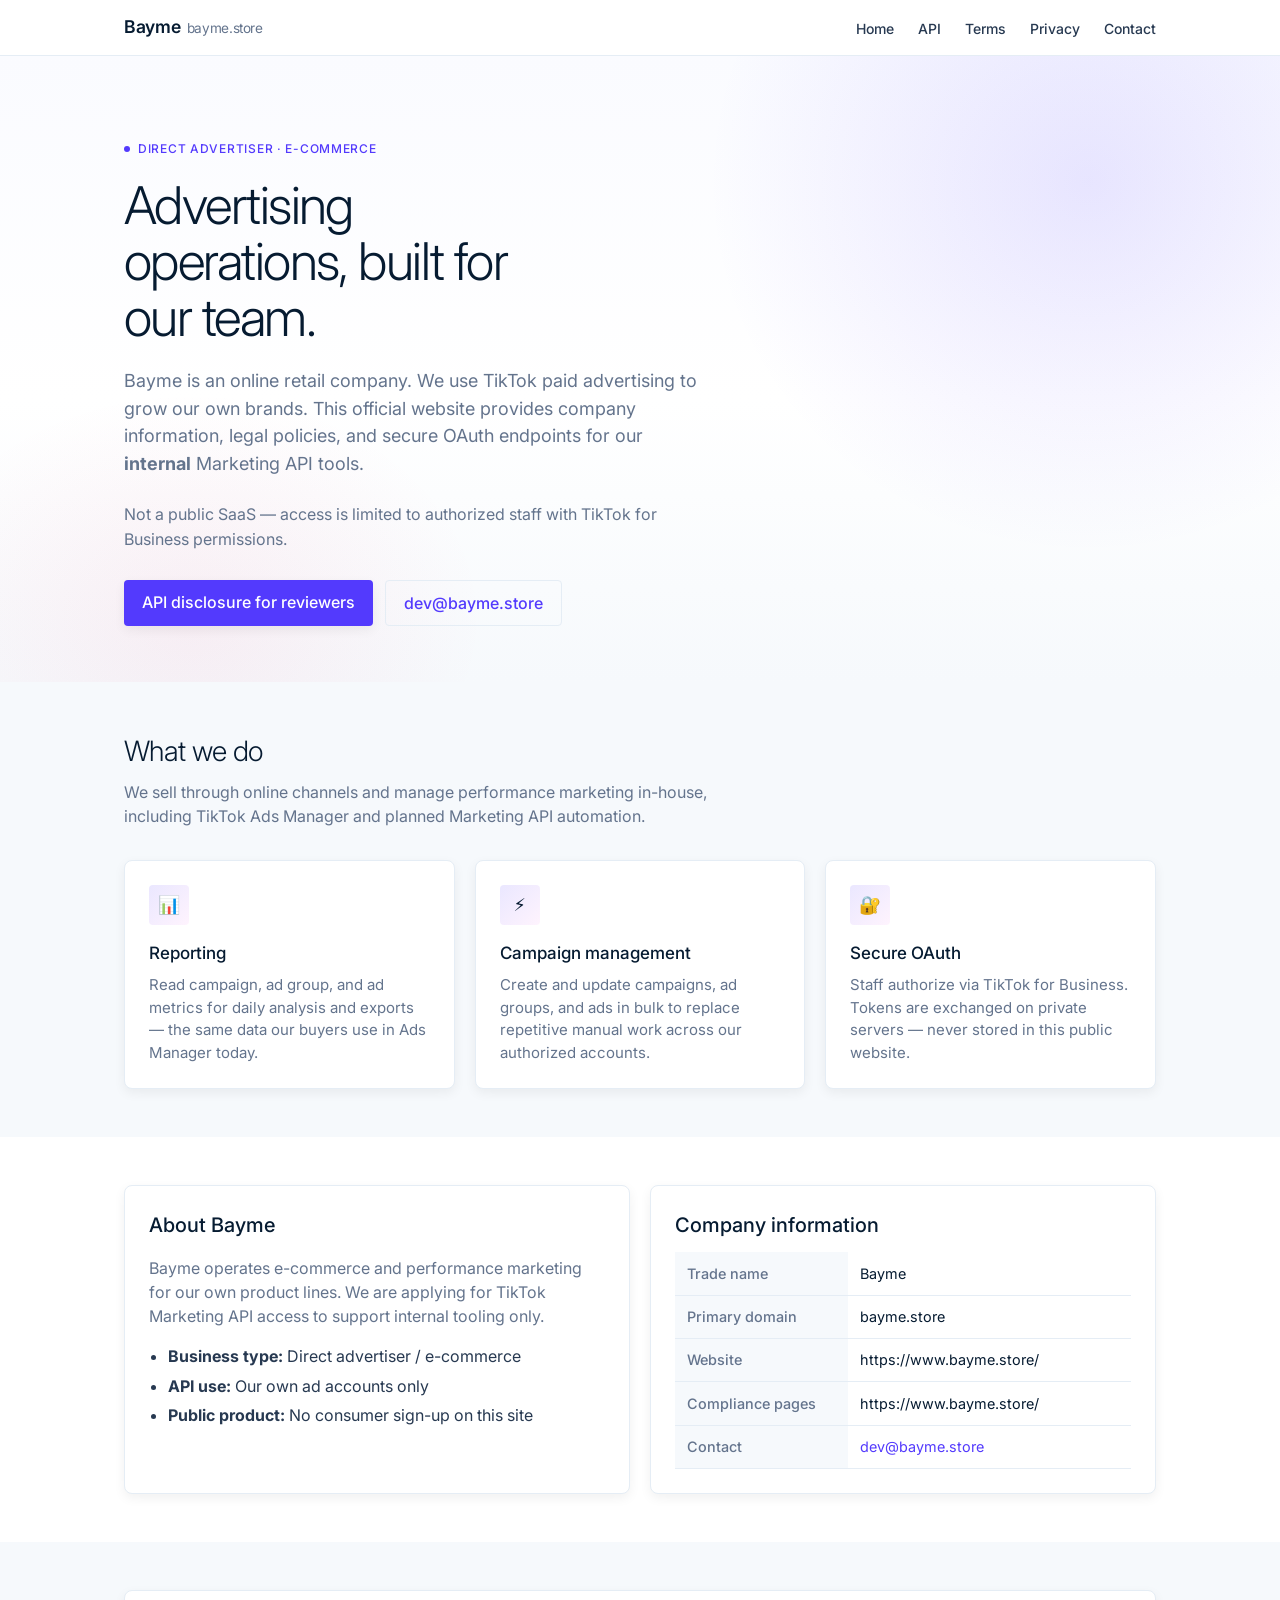
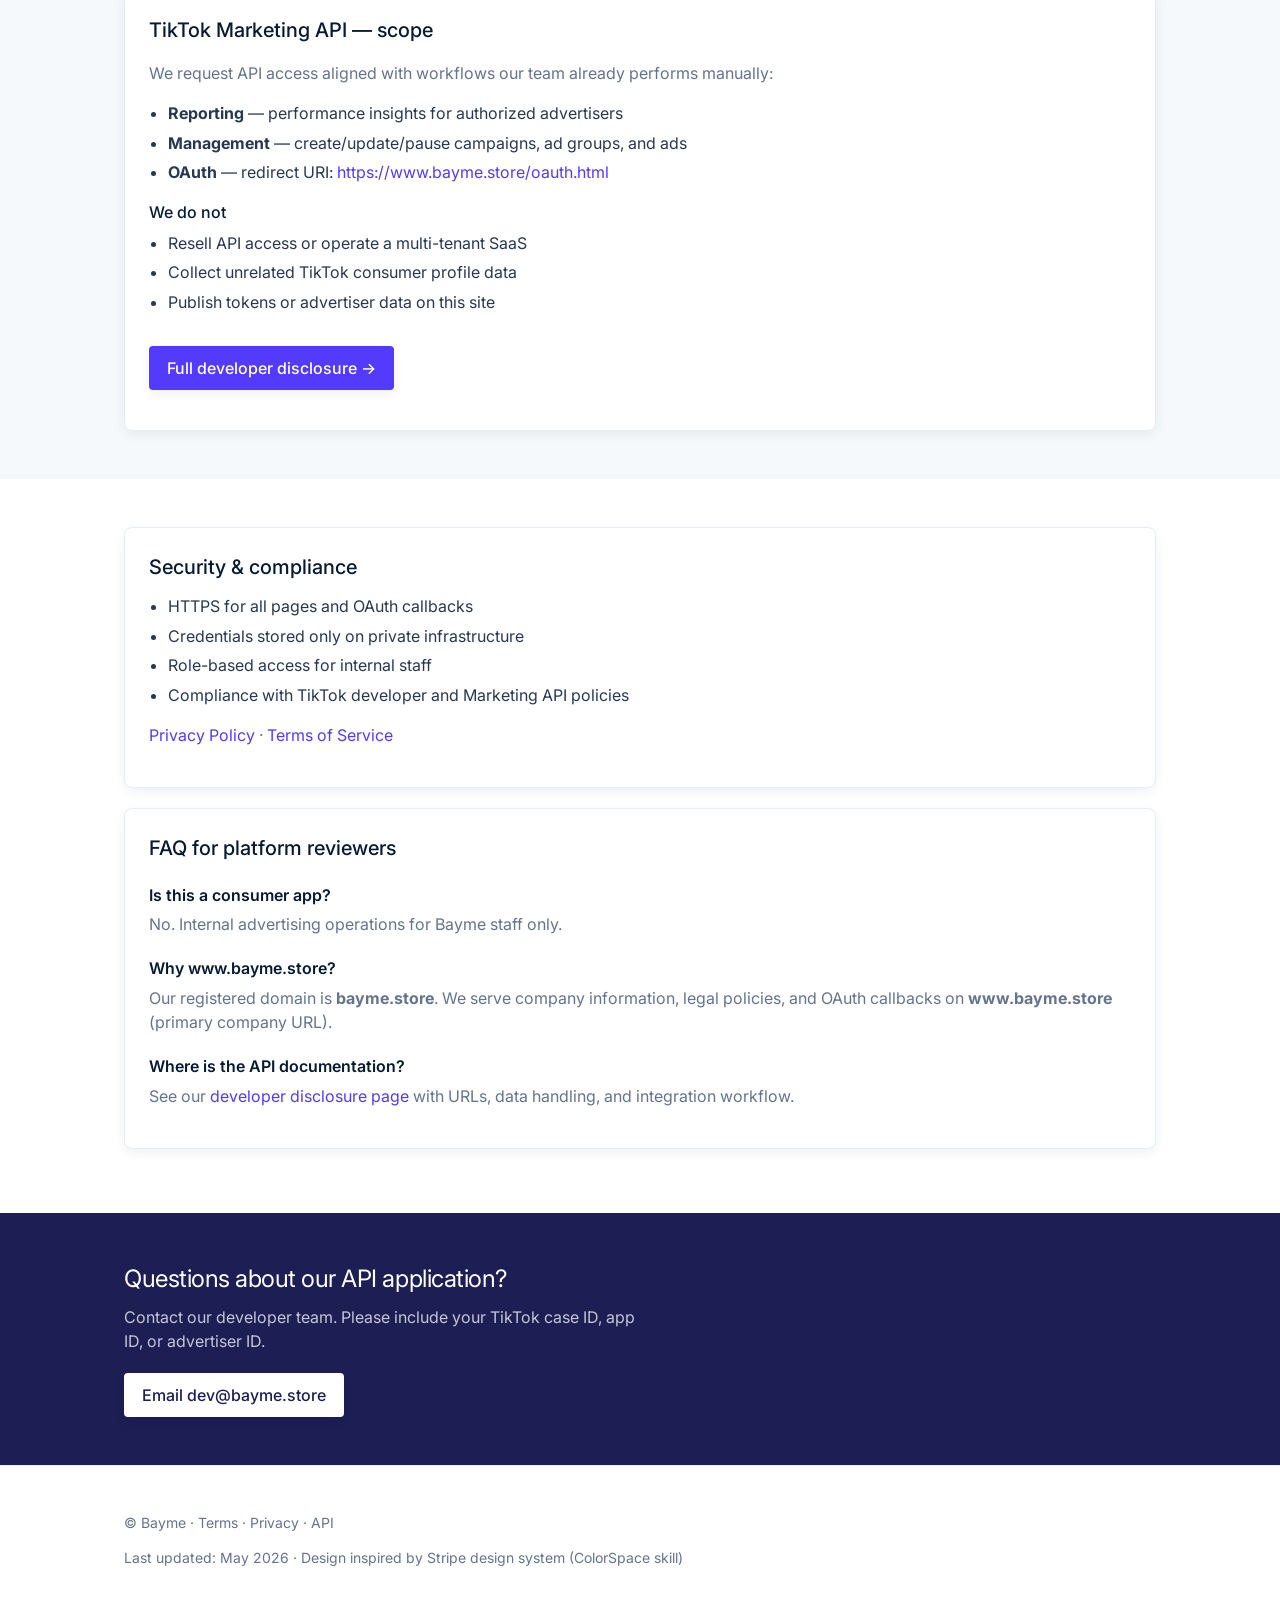
==== commit c34836f9: "chore: sync compliance pages to www.bayme.store" ====
--- a/index.html
+++ b/index.html
@@ -75,7 +75,7 @@
           <tr><th>Trade name</th><td>Bayme</td></tr>
           <tr><th>Primary domain</th><td>bayme.store</td></tr>
           <tr><th>Website</th><td>https://www.bayme.store/</td></tr>
-          <tr><th>Compliance pages</th><td>https://app.bayme.store/</td></tr>
+          <tr><th>Compliance pages</th><td>https://www.bayme.store/</td></tr>
           <tr><th>Contact</th><td><a href="mailto:dev@bayme.store">dev@bayme.store</a></td></tr>
         </table>
       </section>
@@ -90,7 +90,7 @@
         <ul>
           <li><strong>Reporting</strong> — performance insights for authorized advertisers</li>
           <li><strong>Management</strong> — create/update/pause campaigns, ad groups, and ads</li>
-          <li><strong>OAuth</strong> — redirect URI: <a href="oauth.html">https://app.bayme.store/oauth.html</a></li>
+          <li><strong>OAuth</strong> — redirect URI: <a href="oauth.html">https://www.bayme.store/oauth.html</a></li>
         </ul>
         <h3>We do not</h3>
         <ul>
@@ -121,8 +121,8 @@
         <dl class="faq">
           <dt>Is this a consumer app?</dt>
           <dd>No. Internal advertising operations for Bayme staff only.</dd>
-          <dt>Why app.bayme.store?</dt>
-          <dd>Our registered domain is <strong>bayme.store</strong>. The <code>app</code> subdomain hosts compliance pages and OAuth redirects; <strong>www</strong> is our primary company URL.</dd>
+          <dt>Why www.bayme.store?</dt>
+          <dd>Our registered domain is <strong>bayme.store</strong>. We serve company information, legal policies, and OAuth callbacks on <strong>www.bayme.store</strong> (primary company URL).</dd>
           <dt>Where is the API documentation?</dt>
           <dd>See our <a href="developer.html">developer disclosure page</a> with URLs, data handling, and integration workflow.</dd>
         </dl>
--- a/site.css
+++ b/site.css
@@ -83,6 +83,83 @@
 
 main { padding: 0 0 4rem; }
 
+/* Inner page hero (developer, legal) */
+.hero-page {
+  position: relative;
+  padding: 3rem 0 2.5rem;
+  overflow: hidden;
+  background: linear-gradient(180deg, #fafbff 0%, #ffffff 70%, #f6f9fc 100%);
+}
+.hero-page::before {
+  content: "";
+  position: absolute;
+  top: -50%;
+  right: -20%;
+  width: 55%;
+  height: 100%;
+  background: radial-gradient(ellipse, rgba(83, 58, 253, 0.1) 0%, transparent 70%);
+  pointer-events: none;
+}
+.hero-page .wrap { position: relative; z-index: 1; }
+.hero-page .eyebrow {
+  display: inline-flex;
+  align-items: center;
+  gap: 0.5rem;
+  font-size: 0.75rem;
+  font-weight: 500;
+  letter-spacing: 0.06em;
+  text-transform: uppercase;
+  color: var(--stripe-purple);
+  margin-bottom: 1rem;
+}
+.hero-page .eyebrow span.dot {
+  width: 6px;
+  height: 6px;
+  border-radius: 50%;
+  background: var(--stripe-purple);
+}
+.hero-page h1 {
+  margin: 0 0 1rem;
+  font-size: clamp(1.75rem, 4vw, 2.5rem);
+  font-weight: 300;
+  line-height: 1.12;
+  letter-spacing: -0.03em;
+  color: var(--stripe-navy);
+  max-width: 22ch;
+}
+.hero-page .lead {
+  font-size: 1.0625rem;
+  color: var(--stripe-body);
+  max-width: 40rem;
+  margin: 0 0 1.25rem;
+  line-height: 1.55;
+}
+.callout-hero { margin: 0; max-width: 42rem; }
+.callout-quote {
+  margin: 0.75rem 0 0;
+  font-style: normal;
+  quotes: none;
+}
+.page-developer .section .card h2 { margin-top: 0; }
+.page-developer ol.steps { padding-left: 1.35rem; color: var(--stripe-label); }
+.page-developer ol.steps li { margin-bottom: 0.5rem; }
+.btn-ghost-on-dark {
+  background: transparent;
+  color: #fff !important;
+  border: 1px solid rgba(255, 255, 255, 0.35);
+  padding: 0.625rem 1.125rem;
+  border-radius: var(--radius-sm);
+  font-size: 1rem;
+  font-weight: 500;
+  display: inline-block;
+}
+.btn-ghost-on-dark:hover {
+  background: rgba(255, 255, 255, 0.08);
+  border-color: rgba(255, 255, 255, 0.5);
+  text-decoration: none;
+}
+.cta-band .hero-actions { margin-top: 0; }
+
 /* Stripe hero (homepage) */
 .page-home .hero-stripe {
   position: relative;
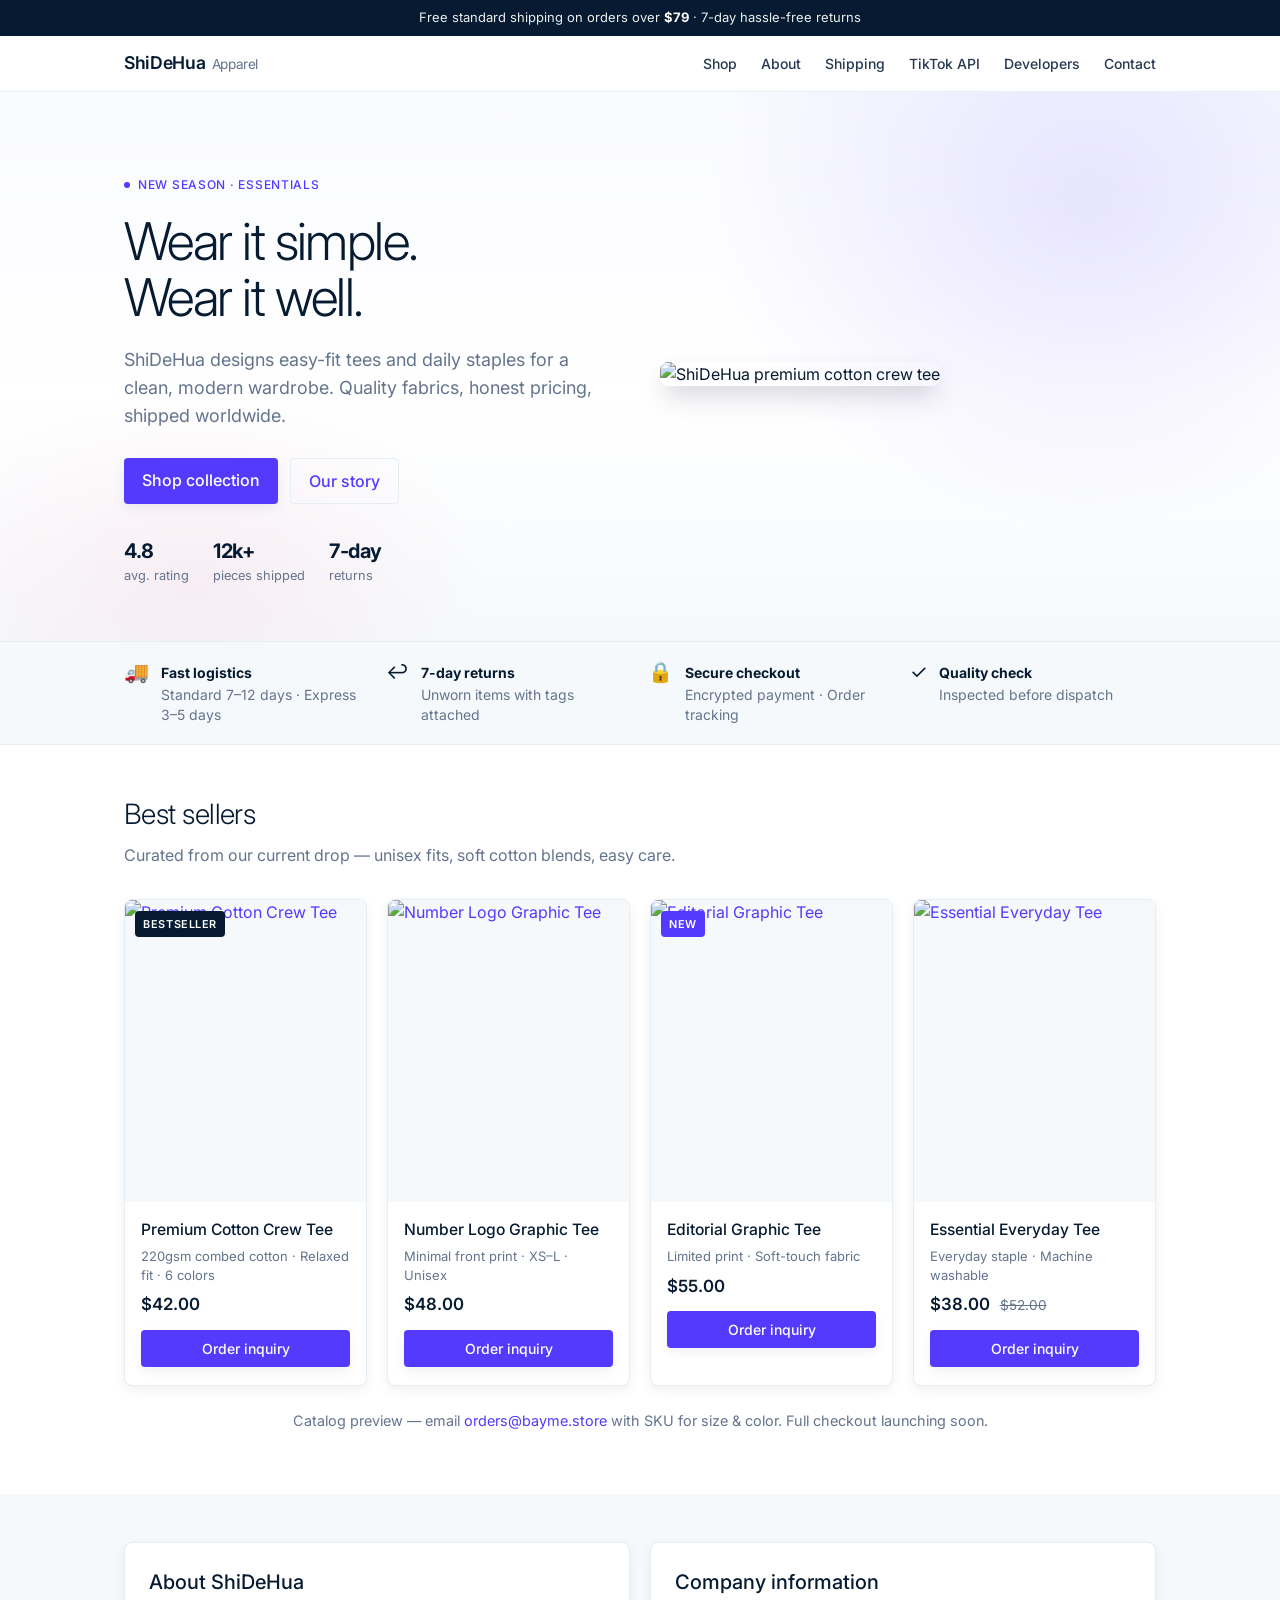
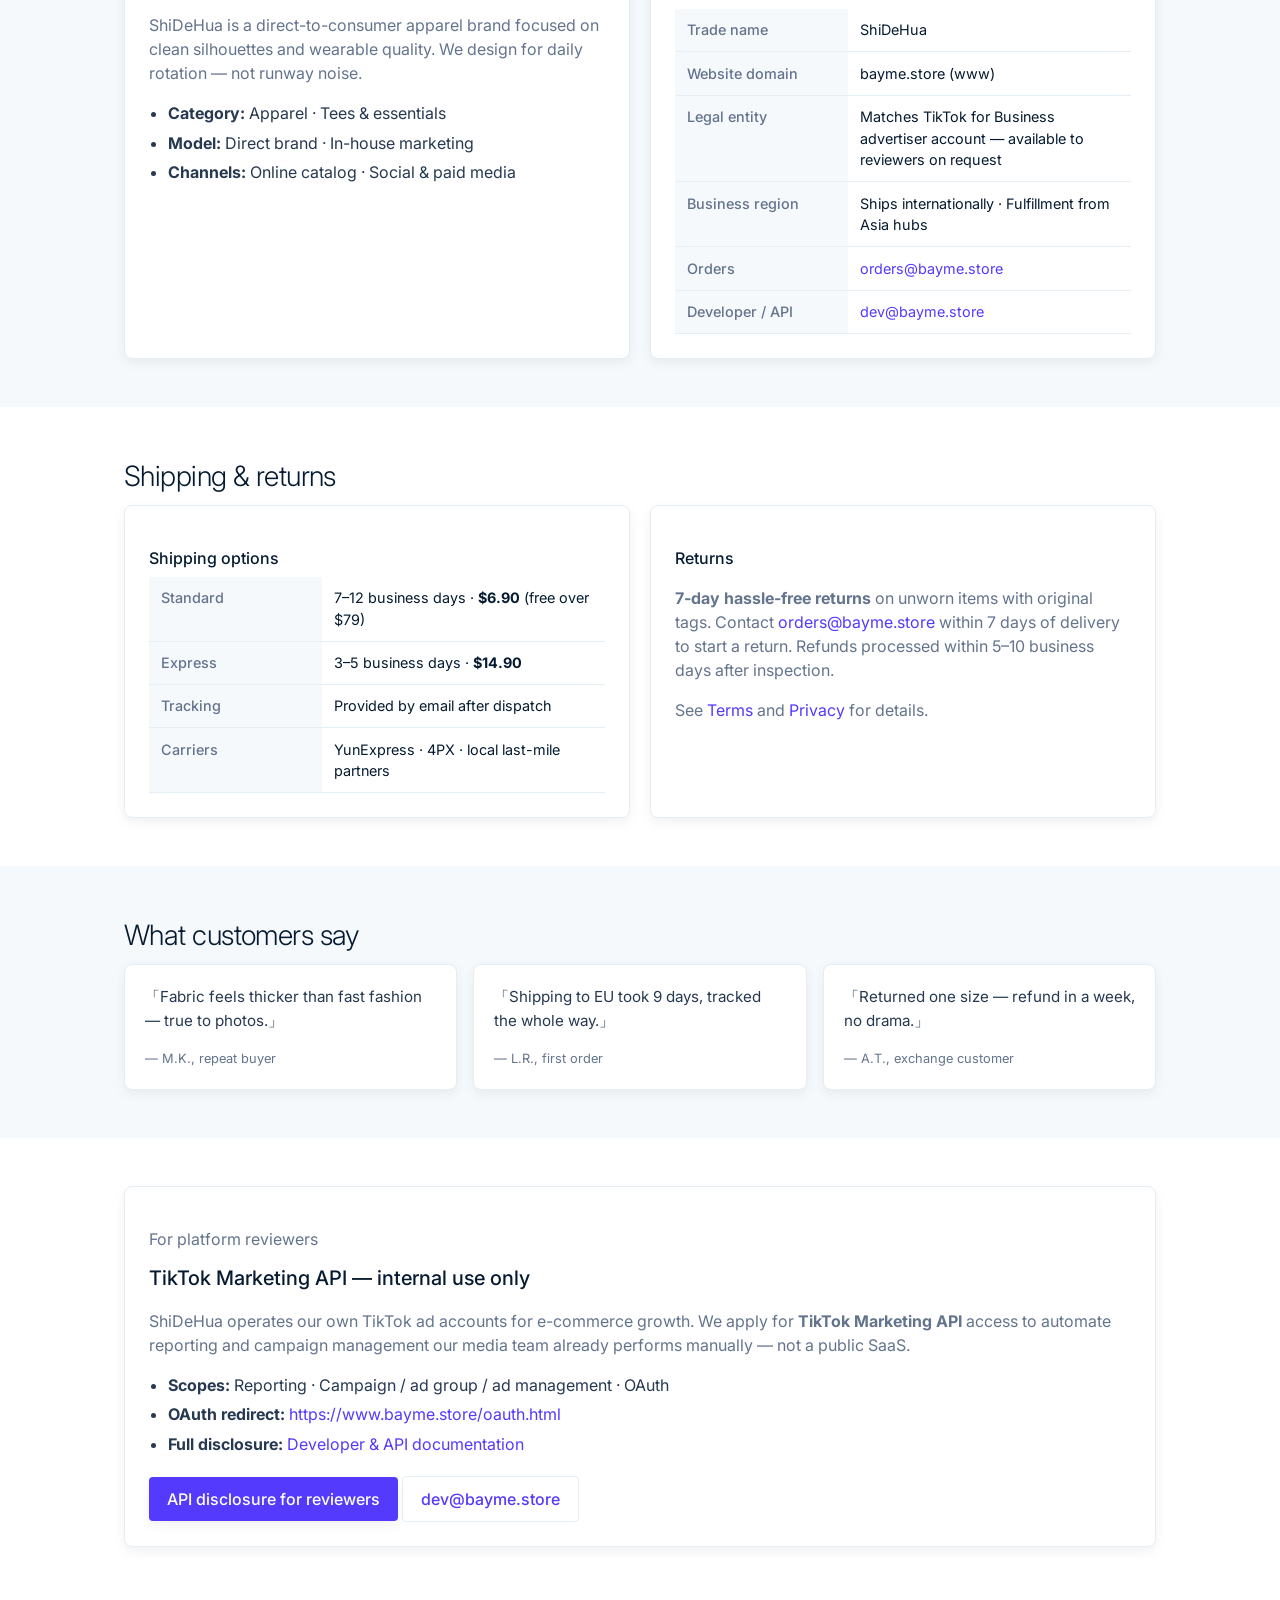
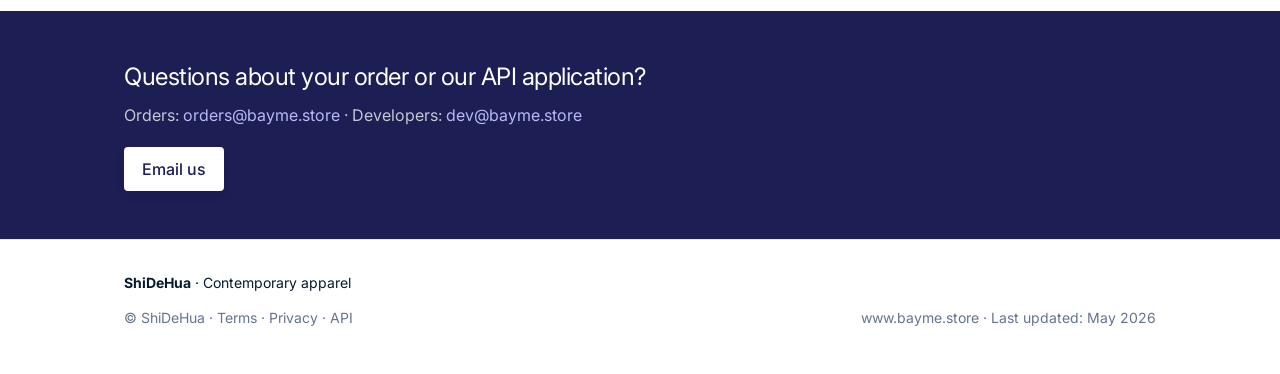
==== commit 1b091dd4: "feat: ShiDeHua apparel storefront homepage for review" ====
--- a/index.html
+++ b/index.html
@@ -3,145 +3,210 @@
 <head>
   <meta charset="UTF-8" />
   <meta name="viewport" content="width=device-width, initial-scale=1" />
-  <meta name="description" content="Bayme — Direct e-commerce advertiser. Company website and TikTok Marketing API developer disclosure." />
-  <title>Bayme — E-commerce &amp; TikTok Advertising</title>
+  <meta name="description" content="ShiDeHua — Contemporary apparel for everyday wear. Shop tees and essentials. Official site on bayme.store." />
+  <title>ShiDeHua — Contemporary Apparel</title>
   <link rel="stylesheet" href="site.css" />
 </head>
-<body class="page-home">
+<body class="page-home page-store">
+  <div class="announce-bar">
+    <div class="wrap">Free standard shipping on orders over <strong>$79</strong> · 7-day hassle-free returns</div>
+  </div>
+
   <header class="site-header">
     <div class="wrap">
-      <a class="logo" href="index.html">Bayme<span>bayme.store</span></a>
+      <a class="logo" href="index.html">ShiDeHua<span>Apparel</span></a>
       <nav>
-        <a href="index.html">Home</a>
-        <a href="developer.html">API</a>
-        <a href="terms.html">Terms</a>
-        <a href="privacy.html">Privacy</a>
-        <a href="mailto:dev@bayme.store">Contact</a>
+        <a href="#shop">Shop</a>
+        <a href="#about">About</a>
+        <a href="#shipping">Shipping</a>
+        <a href="#tiktok-api">TikTok API</a>
+        <a href="developer.html">Developers</a>
+        <a href="mailto:orders@bayme.store">Contact</a>
       </nav>
     </div>
   </header>
 
-  <section class="hero-stripe">
-    <div class="wrap">
-      <p class="eyebrow"><span class="dot"></span> Direct advertiser · E-commerce</p>
-      <h1>Advertising operations, built for our team.</h1>
-      <p class="lead">Bayme is an online retail company. We use TikTok paid advertising to grow our own brands. This official website provides company information, legal policies, and secure OAuth endpoints for our <strong>internal</strong> Marketing API tools.</p>
-      <p class="lead" style="font-size:1rem;margin-bottom:0;">Not a public SaaS — access is limited to authorized staff with TikTok for Business permissions.</p>
-      <div class="hero-actions">
-        <a class="btn-primary" href="developer.html">API disclosure for reviewers</a>
-        <a class="btn-ghost" href="mailto:dev@bayme.store">dev@bayme.store</a>
-      </div>
-    </div>
-  </section>
-
-  <section class="section section-alt">
-    <div class="wrap">
-      <h2 class="section-title">What we do</h2>
-      <p class="section-sub">We sell through online channels and manage performance marketing in-house, including TikTok Ads Manager and planned Marketing API automation.</p>
-      <div class="feature-grid">
-        <article class="feature-card">
-          <div class="icon" aria-hidden="true">📊</div>
-          <h3>Reporting</h3>
-          <p>Read campaign, ad group, and ad metrics for daily analysis and exports — the same data our buyers use in Ads Manager today.</p>
-        </article>
-        <article class="feature-card">
-          <div class="icon" aria-hidden="true">⚡</div>
-          <h3>Campaign management</h3>
-          <p>Create and update campaigns, ad groups, and ads in bulk to replace repetitive manual work across our authorized accounts.</p>
-        </article>
-        <article class="feature-card">
-          <div class="icon" aria-hidden="true">🔐</div>
-          <h3>Secure OAuth</h3>
-          <p>Staff authorize via TikTok for Business. Tokens are exchanged on private servers — never stored in this public website.</p>
-        </article>
-      </div>
-    </div>
-  </section>
-
-  <section class="section">
+  <section class="hero-stripe hero-store">
+    <div class="wrap hero-store-grid">
+      <div class="hero-copy">
+        <p class="eyebrow"><span class="dot"></span> New season · Essentials</p>
+        <h1>Wear it simple.<br />Wear it well.</h1>
+        <p class="lead">ShiDeHua designs easy-fit tees and daily staples for a clean, modern wardrobe. Quality fabrics, honest pricing, shipped worldwide.</p>
+        <div class="hero-actions">
+          <a class="btn-primary" href="#shop">Shop collection</a>
+          <a class="btn-ghost" href="#about">Our story</a>
+        </div>
+        <ul class="hero-stats">
+          <li><strong>4.8</strong><span>avg. rating</span></li>
+          <li><strong>12k+</strong><span>pieces shipped</span></li>
+          <li><strong>7-day</strong><span>returns</span></li>
+        </ul>
+      </div>
+      <div class="hero-visual">
+        <img src="https://d3m2834ve5l2nq.cloudfront.net/5246c0463aa64143bea65f7de69b0cf4.jpg?x-oss-process=style/webp" alt="ShiDeHua premium cotton crew tee" width="560" height="700" loading="eager" />
+      </div>
+    </div>
+  </section>
+
+  <section class="trust-strip">
+    <div class="wrap trust-grid">
+      <div class="trust-item"><span class="trust-icon" aria-hidden="true">🚚</span><div><strong>Fast logistics</strong><p>Standard 7–12 days · Express 3–5 days</p></div></div>
+      <div class="trust-item"><span class="trust-icon" aria-hidden="true">↩</span><div><strong>7-day returns</strong><p>Unworn items with tags attached</p></div></div>
+      <div class="trust-item"><span class="trust-icon" aria-hidden="true">🔒</span><div><strong>Secure checkout</strong><p>Encrypted payment · Order tracking</p></div></div>
+      <div class="trust-item"><span class="trust-icon" aria-hidden="true">✓</span><div><strong>Quality check</strong><p>Inspected before dispatch</p></div></div>
+    </div>
+  </section>
+
+  <section class="section" id="shop">
+    <div class="wrap">
+      <h2 class="section-title">Best sellers</h2>
+      <p class="section-sub">Curated from our current drop — unisex fits, soft cotton blends, easy care.</p>
+      <div class="product-grid">
+        <article class="product-card">
+          <a class="product-media" href="mailto:orders@bayme.store?subject=Order%20SDH-CREW-01">
+            <img src="https://d3m2834ve5l2nq.cloudfront.net/5246c0463aa64143bea65f7de69b0cf4.jpg?x-oss-process=style/webp" alt="Premium Cotton Crew Tee" loading="lazy" />
+            <span class="product-badge">Bestseller</span>
+          </a>
+          <div class="product-body">
+            <h3><a href="mailto:orders@bayme.store?subject=Order%20SDH-CREW-01">Premium Cotton Crew Tee</a></h3>
+            <p class="product-desc">220gsm combed cotton · Relaxed fit · 6 colors</p>
+            <p class="product-price"><span class="price">$42.00</span></p>
+            <a class="btn-primary btn-sm" href="mailto:orders@bayme.store?subject=Order%20SDH-CREW-01">Order inquiry</a>
+          </div>
+        </article>
+        <article class="product-card">
+          <a class="product-media" href="mailto:orders@bayme.store?subject=Order%20SDH-LOGO-02">
+            <img src="https://d3m2834ve5l2nq.cloudfront.net/686441891c4c42f090f86c014032d3b7.jpg?x-oss-process=style/webp" alt="Number Logo Graphic Tee" loading="lazy" />
+          </a>
+          <div class="product-body">
+            <h3><a href="mailto:orders@bayme.store?subject=Order%20SDH-LOGO-02">Number Logo Graphic Tee</a></h3>
+            <p class="product-desc">Minimal front print · XS–L · Unisex</p>
+            <p class="product-price"><span class="price">$48.00</span></p>
+            <a class="btn-primary btn-sm" href="mailto:orders@bayme.store?subject=Order%20SDH-LOGO-02">Order inquiry</a>
+          </div>
+        </article>
+        <article class="product-card">
+          <a class="product-media" href="mailto:orders@bayme.store?subject=Order%20SDH-EDIT-03">
+            <img src="https://d3m2834ve5l2nq.cloudfront.net/d940be53979a48e6959f6b37678ae275.jpg?x-oss-process=style/webp" alt="Editorial Graphic Tee" loading="lazy" />
+            <span class="product-badge new">New</span>
+          </a>
+          <div class="product-body">
+            <h3><a href="mailto:orders@bayme.store?subject=Order%20SDH-EDIT-03">Editorial Graphic Tee</a></h3>
+            <p class="product-desc">Limited print · Soft-touch fabric</p>
+            <p class="product-price"><span class="price">$55.00</span></p>
+            <a class="btn-primary btn-sm" href="mailto:orders@bayme.store?subject=Order%20SDH-EDIT-03">Order inquiry</a>
+          </div>
+        </article>
+        <article class="product-card">
+          <a class="product-media" href="mailto:orders@bayme.store?subject=Order%20SDH-ESS-04">
+            <img src="https://d3m2834ve5l2nq.cloudfront.net/b527814499b34484b6381d4f3d7459c2.jpg?x-oss-process=style/webp" alt="Essential Everyday Tee" loading="lazy" />
+          </a>
+          <div class="product-body">
+            <h3><a href="mailto:orders@bayme.store?subject=Order%20SDH-ESS-04">Essential Everyday Tee</a></h3>
+            <p class="product-desc">Everyday staple · Machine washable</p>
+            <p class="product-price"><span class="price">$38.00</span> <span class="compare">$52.00</span></p>
+            <a class="btn-primary btn-sm" href="mailto:orders@bayme.store?subject=Order%20SDH-ESS-04">Order inquiry</a>
+          </div>
+        </article>
+      </div>
+      <p class="shop-note">Catalog preview — email <a href="mailto:orders@bayme.store">orders@bayme.store</a> with SKU for size &amp; color. Full checkout launching soon.</p>
+    </div>
+  </section>
+
+  <section class="section section-alt" id="about">
     <div class="wrap info-panel">
       <section class="card">
-        <h2>About Bayme</h2>
-        <p>Bayme operates e-commerce and performance marketing for our own product lines. We are applying for TikTok Marketing API access to support internal tooling only.</p>
+        <h2>About ShiDeHua</h2>
+        <p>ShiDeHua is a direct-to-consumer apparel brand focused on clean silhouettes and wearable quality. We design for daily rotation — not runway noise.</p>
         <ul>
-          <li><strong>Business type:</strong> Direct advertiser / e-commerce</li>
-          <li><strong>API use:</strong> Our own ad accounts only</li>
-          <li><strong>Public product:</strong> No consumer sign-up on this site</li>
+          <li><strong>Category:</strong> Apparel · Tees &amp; essentials</li>
+          <li><strong>Model:</strong> Direct brand · In-house marketing</li>
+          <li><strong>Channels:</strong> Online catalog · Social &amp; paid media</li>
         </ul>
       </section>
       <section class="card">
         <h2>Company information</h2>
         <table class="info">
-          <tr><th>Trade name</th><td>Bayme</td></tr>
-          <tr><th>Primary domain</th><td>bayme.store</td></tr>
-          <tr><th>Website</th><td>https://www.bayme.store/</td></tr>
-          <tr><th>Compliance pages</th><td>https://www.bayme.store/</td></tr>
-          <tr><th>Contact</th><td><a href="mailto:dev@bayme.store">dev@bayme.store</a></td></tr>
+          <tr><th>Trade name</th><td>ShiDeHua</td></tr>
+          <tr><th>Website domain</th><td>bayme.store (www)</td></tr>
+          <tr><th>Legal entity</th><td>Matches TikTok for Business advertiser account — available to reviewers on request</td></tr>
+          <tr><th>Business region</th><td>Ships internationally · Fulfillment from Asia hubs</td></tr>
+          <tr><th>Orders</th><td><a href="mailto:orders@bayme.store">orders@bayme.store</a></td></tr>
+          <tr><th>Developer / API</th><td><a href="mailto:dev@bayme.store">dev@bayme.store</a></td></tr>
         </table>
       </section>
     </div>
   </section>
 
-  <section class="section section-alt">
-    <div class="wrap">
-      <section class="card">
-        <h2>TikTok Marketing API — scope</h2>
-        <p>We request API access aligned with workflows our team already performs manually:</p>
+  <section class="section" id="shipping">
+    <div class="wrap">
+      <h2 class="section-title">Shipping &amp; returns</h2>
+      <div class="shipping-grid">
+        <article class="card">
+          <h3>Shipping options</h3>
+          <table class="info">
+            <tr><th>Standard</th><td>7–12 business days · <strong>$6.90</strong> (free over $79)</td></tr>
+            <tr><th>Express</th><td>3–5 business days · <strong>$14.90</strong></td></tr>
+            <tr><th>Tracking</th><td>Provided by email after dispatch</td></tr>
+            <tr><th>Carriers</th><td>YunExpress · 4PX · local last-mile partners</td></tr>
+          </table>
+        </article>
+        <article class="card">
+          <h3>Returns</h3>
+          <p><strong>7-day hassle-free returns</strong> on unworn items with original tags. Contact <a href="mailto:orders@bayme.store">orders@bayme.store</a> within 7 days of delivery to start a return. Refunds processed within 5–10 business days after inspection.</p>
+          <p>See <a href="terms.html">Terms</a> and <a href="privacy.html">Privacy</a> for details.</p>
+        </article>
+      </div>
+    </div>
+  </section>
+
+  <section class="section section-alt reviews-section">
+    <div class="wrap">
+      <h2 class="section-title">What customers say</h2>
+      <div class="review-grid">
+        <blockquote class="review-card"><p>「Fabric feels thicker than fast fashion — true to photos.」</p><cite>— M.K., repeat buyer</cite></blockquote>
+        <blockquote class="review-card"><p>「Shipping to EU took 9 days, tracked the whole way.」</p><cite>— L.R., first order</cite></blockquote>
+        <blockquote class="review-card"><p>「Returned one size — refund in a week, no drama.」</p><cite>— A.T., exchange customer</cite></blockquote>
+      </div>
+    </div>
+  </section>
+
+  <section class="section" id="tiktok-api">
+    <div class="wrap">
+      <div class="api-panel card">
+        <p class="eyebrow" style="margin-bottom:0.75rem;"><span class="dot"></span> For platform reviewers</p>
+        <h2>TikTok Marketing API — internal use only</h2>
+        <p>ShiDeHua operates our own TikTok ad accounts for e-commerce growth. We apply for <strong>TikTok Marketing API</strong> access to automate reporting and campaign management our media team already performs manually — not a public SaaS.</p>
         <ul>
-          <li><strong>Reporting</strong> — performance insights for authorized advertisers</li>
-          <li><strong>Management</strong> — create/update/pause campaigns, ad groups, and ads</li>
-          <li><strong>OAuth</strong> — redirect URI: <a href="oauth.html">https://www.bayme.store/oauth.html</a></li>
+          <li><strong>Scopes:</strong> Reporting · Campaign / ad group / ad management · OAuth</li>
+          <li><strong>OAuth redirect:</strong> <a href="oauth.html">https://www.bayme.store/oauth.html</a></li>
+          <li><strong>Full disclosure:</strong> <a href="developer.html">Developer &amp; API documentation</a></li>
         </ul>
-        <h3>We do not</h3>
-        <ul>
-          <li>Resell API access or operate a multi-tenant SaaS</li>
-          <li>Collect unrelated TikTok consumer profile data</li>
-          <li>Publish tokens or advertiser data on this site</li>
-        </ul>
-        <p><a class="btn-primary" href="developer.html" style="margin-top:1rem;">Full developer disclosure →</a></p>
-      </section>
-    </div>
-  </section>
-
-  <section class="section">
-    <div class="wrap">
-      <section class="card">
-        <h2>Security &amp; compliance</h2>
-        <ul>
-          <li>HTTPS for all pages and OAuth callbacks</li>
-          <li>Credentials stored only on private infrastructure</li>
-          <li>Role-based access for internal staff</li>
-          <li>Compliance with TikTok developer and Marketing API policies</li>
-        </ul>
-        <p style="margin-top:1rem;"><a href="privacy.html">Privacy Policy</a> · <a href="terms.html">Terms of Service</a></p>
-      </section>
-
-      <section class="card" style="margin-top:1.25rem;">
-        <h2>FAQ for platform reviewers</h2>
-        <dl class="faq">
-          <dt>Is this a consumer app?</dt>
-          <dd>No. Internal advertising operations for Bayme staff only.</dd>
-          <dt>Why www.bayme.store?</dt>
-          <dd>Our registered domain is <strong>bayme.store</strong>. We serve company information, legal policies, and OAuth callbacks on <strong>www.bayme.store</strong> (primary company URL).</dd>
-          <dt>Where is the API documentation?</dt>
-          <dd>See our <a href="developer.html">developer disclosure page</a> with URLs, data handling, and integration workflow.</dd>
-        </dl>
-      </section>
+        <div class="hero-actions" style="margin-top:1.25rem;">
+          <a class="btn-primary" href="developer.html">API disclosure for reviewers</a>
+          <a class="btn-ghost" href="mailto:dev@bayme.store">dev@bayme.store</a>
+        </div>
+      </div>
     </div>
   </section>
 
   <section class="cta-band">
     <div class="wrap">
-      <h2>Questions about our API application?</h2>
-      <p>Contact our developer team. Please include your TikTok case ID, app ID, or advertiser ID.</p>
-      <a class="btn-primary" href="mailto:dev@bayme.store">Email dev@bayme.store</a>
+      <h2>Questions about your order or our API application?</h2>
+      <p>Orders: <a href="mailto:orders@bayme.store">orders@bayme.store</a> · Developers: <a href="mailto:dev@bayme.store">dev@bayme.store</a></p>
+      <a class="btn-primary" href="mailto:orders@bayme.store">Email us</a>
     </div>
   </section>
 
   <footer class="site-footer">
-    <div class="wrap">
-      <p>&copy; Bayme · <a href="terms.html">Terms</a> · <a href="privacy.html">Privacy</a> · <a href="developer.html">API</a></p>
-      <p class="updated">Last updated: May 2026 · Design inspired by Stripe design system (ColorSpace skill)</p>
+    <div class="wrap footer-grid">
+      <div>
+        <p class="footer-brand"><strong>ShiDeHua</strong> · Contemporary apparel</p>
+        <p>© ShiDeHua · <a href="terms.html">Terms</a> · <a href="privacy.html">Privacy</a> · <a href="developer.html">API</a></p>
+      </div>
+      <div>
+        <p class="updated">www.bayme.store · Last updated: May 2026</p>
+      </div>
     </div>
   </footer>
 </body>
--- a/site.css
+++ b/site.css
@@ -443,3 +443,198 @@
 .badge.green { background: var(--stripe-success-bg); color: var(--stripe-success-text); }
 
 .hero { /* legacy index fallback */ padding: 2rem 0; }
+
+/* —— ShiDeHua store homepage —— */
+.announce-bar {
+  background: var(--stripe-navy);
+  color: rgba(255, 255, 255, 0.92);
+  font-size: 0.8125rem;
+  text-align: center;
+  padding: 0.5rem 1rem;
+}
+.announce-bar strong { color: #fff; }
+
+.hero-store-grid {
+  display: grid;
+  grid-template-columns: 1fr 1fr;
+  gap: 2.5rem;
+  align-items: center;
+}
+@media (max-width: 900px) {
+  .hero-store-grid { grid-template-columns: 1fr; }
+  .hero-visual { order: -1; max-width: 420px; margin: 0 auto; }
+}
+.hero-visual img {
+  width: 100%;
+  height: auto;
+  border-radius: var(--radius);
+  box-shadow: var(--shadow-stripe);
+  object-fit: cover;
+  aspect-ratio: 4/5;
+}
+.hero-stats {
+  list-style: none;
+  margin: 2rem 0 0;
+  padding: 0;
+  display: flex;
+  flex-wrap: wrap;
+  gap: 1.5rem;
+}
+.hero-stats li { display: flex; flex-direction: column; }
+.hero-stats strong { font-size: 1.25rem; color: var(--stripe-navy); letter-spacing: -0.02em; }
+.hero-stats span { font-size: 0.8rem; color: var(--stripe-body); }
+
+.trust-strip {
+  border-top: 1px solid var(--stripe-border);
+  border-bottom: 1px solid var(--stripe-border);
+  background: var(--stripe-surface);
+  padding: 1.25rem 0;
+}
+.trust-grid {
+  display: grid;
+  grid-template-columns: repeat(4, 1fr);
+  gap: 1rem;
+}
+@media (max-width: 900px) { .trust-grid { grid-template-columns: 1fr 1fr; } }
+@media (max-width: 480px) { .trust-grid { grid-template-columns: 1fr; } }
+.trust-item {
+  display: flex;
+  gap: 0.75rem;
+  align-items: flex-start;
+  font-size: 0.875rem;
+}
+.trust-item strong { display: block; color: var(--stripe-navy); margin-bottom: 0.15rem; }
+.trust-item p { margin: 0; color: var(--stripe-body); line-height: 1.4; }
+.trust-icon { font-size: 1.25rem; line-height: 1; }
+
+.product-grid {
+  display: grid;
+  grid-template-columns: repeat(4, 1fr);
+  gap: 1.25rem;
+}
+@media (max-width: 1024px) { .product-grid { grid-template-columns: repeat(2, 1fr); } }
+@media (max-width: 520px) { .product-grid { grid-template-columns: 1fr; } }
+
+.product-card {
+  background: var(--stripe-bg);
+  border: 1px solid var(--stripe-border);
+  border-radius: var(--radius);
+  overflow: hidden;
+  box-shadow: var(--shadow-soft);
+  transition: box-shadow 0.2s ease, transform 0.2s ease;
+}
+.product-card:hover {
+  box-shadow: var(--shadow-stripe);
+  transform: translateY(-3px);
+}
+.product-media {
+  display: block;
+  position: relative;
+  aspect-ratio: 4/5;
+  overflow: hidden;
+  background: var(--stripe-surface);
+}
+.product-media img {
+  width: 100%;
+  height: 100%;
+  object-fit: cover;
+  transition: transform 0.35s ease;
+}
+.product-card:hover .product-media img { transform: scale(1.04); }
+.product-badge {
+  position: absolute;
+  top: 0.65rem;
+  left: 0.65rem;
+  font-size: 0.68rem;
+  font-weight: 600;
+  text-transform: uppercase;
+  letter-spacing: 0.05em;
+  background: var(--stripe-navy);
+  color: #fff;
+  padding: 0.3rem 0.5rem;
+  border-radius: var(--radius-sm);
+}
+.product-badge.new { background: var(--stripe-purple); }
+.product-body { padding: 1rem 1rem 1.15rem; }
+.product-body h3 {
+  margin: 0 0 0.35rem;
+  font-size: 0.98rem;
+  font-weight: 500;
+}
+.product-body h3 a { color: var(--stripe-navy); text-decoration: none; }
+.product-body h3 a:hover { color: var(--stripe-purple); }
+.product-desc {
+  margin: 0 0 0.5rem;
+  font-size: 0.8125rem;
+  color: var(--stripe-body);
+  line-height: 1.45;
+}
+.product-price { margin: 0 0 0.75rem; }
+.product-price .price {
+  font-size: 1.05rem;
+  font-weight: 600;
+  color: var(--stripe-navy);
+}
+.product-price .compare {
+  font-size: 0.85rem;
+  color: var(--stripe-body);
+  text-decoration: line-through;
+  margin-left: 0.35rem;
+}
+.btn-sm {
+  padding: 0.5rem 0.85rem;
+  font-size: 0.875rem;
+  width: 100%;
+  text-align: center;
+}
+.shop-note {
+  margin-top: 1.5rem;
+  font-size: 0.9rem;
+  color: var(--stripe-body);
+  text-align: center;
+}
+
+.shipping-grid {
+  display: grid;
+  grid-template-columns: 1fr 1fr;
+  gap: 1.25rem;
+}
+@media (max-width: 720px) { .shipping-grid { grid-template-columns: 1fr; } }
+
+.review-grid {
+  display: grid;
+  grid-template-columns: repeat(3, 1fr);
+  gap: 1rem;
+}
+@media (max-width: 800px) { .review-grid { grid-template-columns: 1fr; } }
+.review-card {
+  margin: 0;
+  padding: 1.25rem;
+  background: var(--stripe-bg);
+  border: 1px solid var(--stripe-border);
+  border-radius: var(--radius);
+  box-shadow: var(--shadow-soft);
+}
+.review-card p {
+  margin: 0 0 0.75rem;
+  font-size: 0.95rem;
+  color: var(--stripe-label);
+  line-height: 1.55;
+}
+.review-card cite {
+  font-size: 0.8rem;
+  color: var(--stripe-body);
+  font-style: normal;
+}
+
+.api-panel h2 { margin-top: 0; }
+.api-panel ul { color: var(--stripe-label); }
+
+.footer-grid {
+  display: flex;
+  flex-wrap: wrap;
+  justify-content: space-between;
+  gap: 1rem;
+  align-items: flex-end;
+}
+.footer-brand { margin: 0 0 0.35rem; color: var(--stripe-navy); }
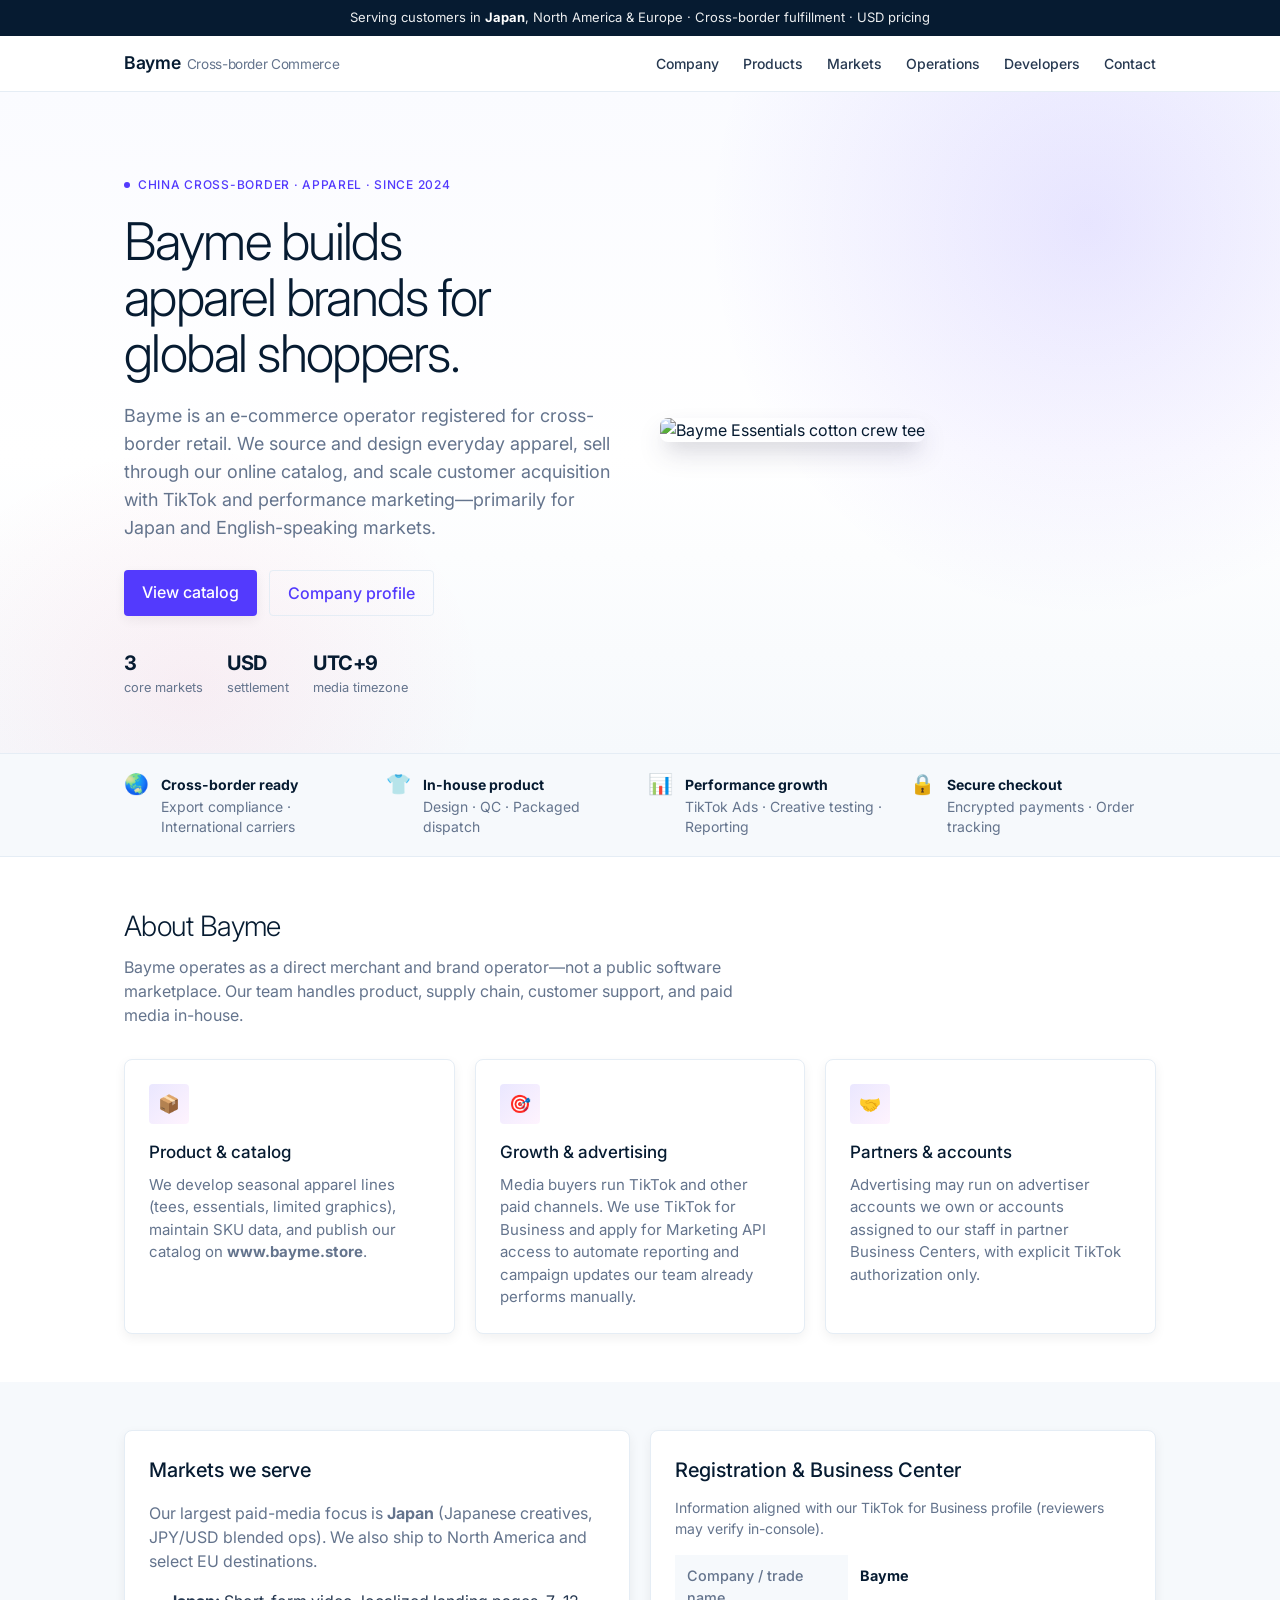
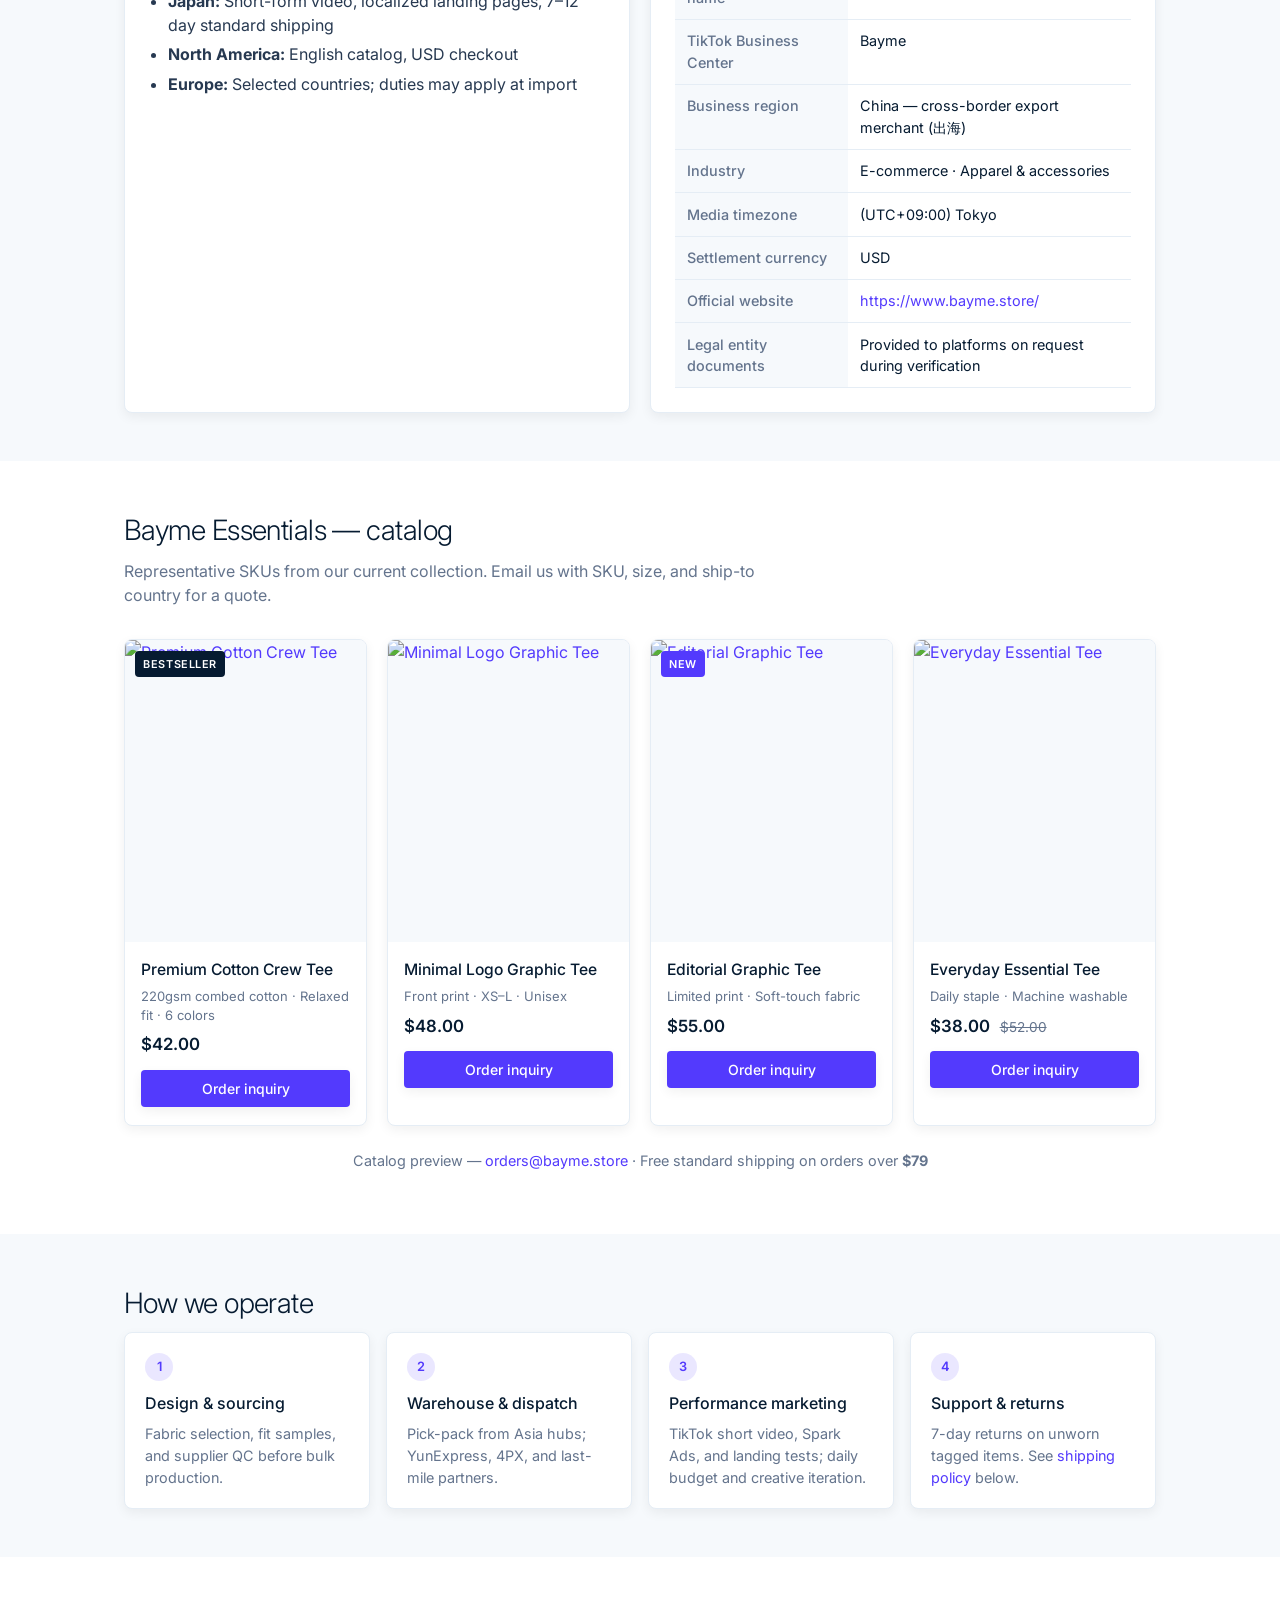
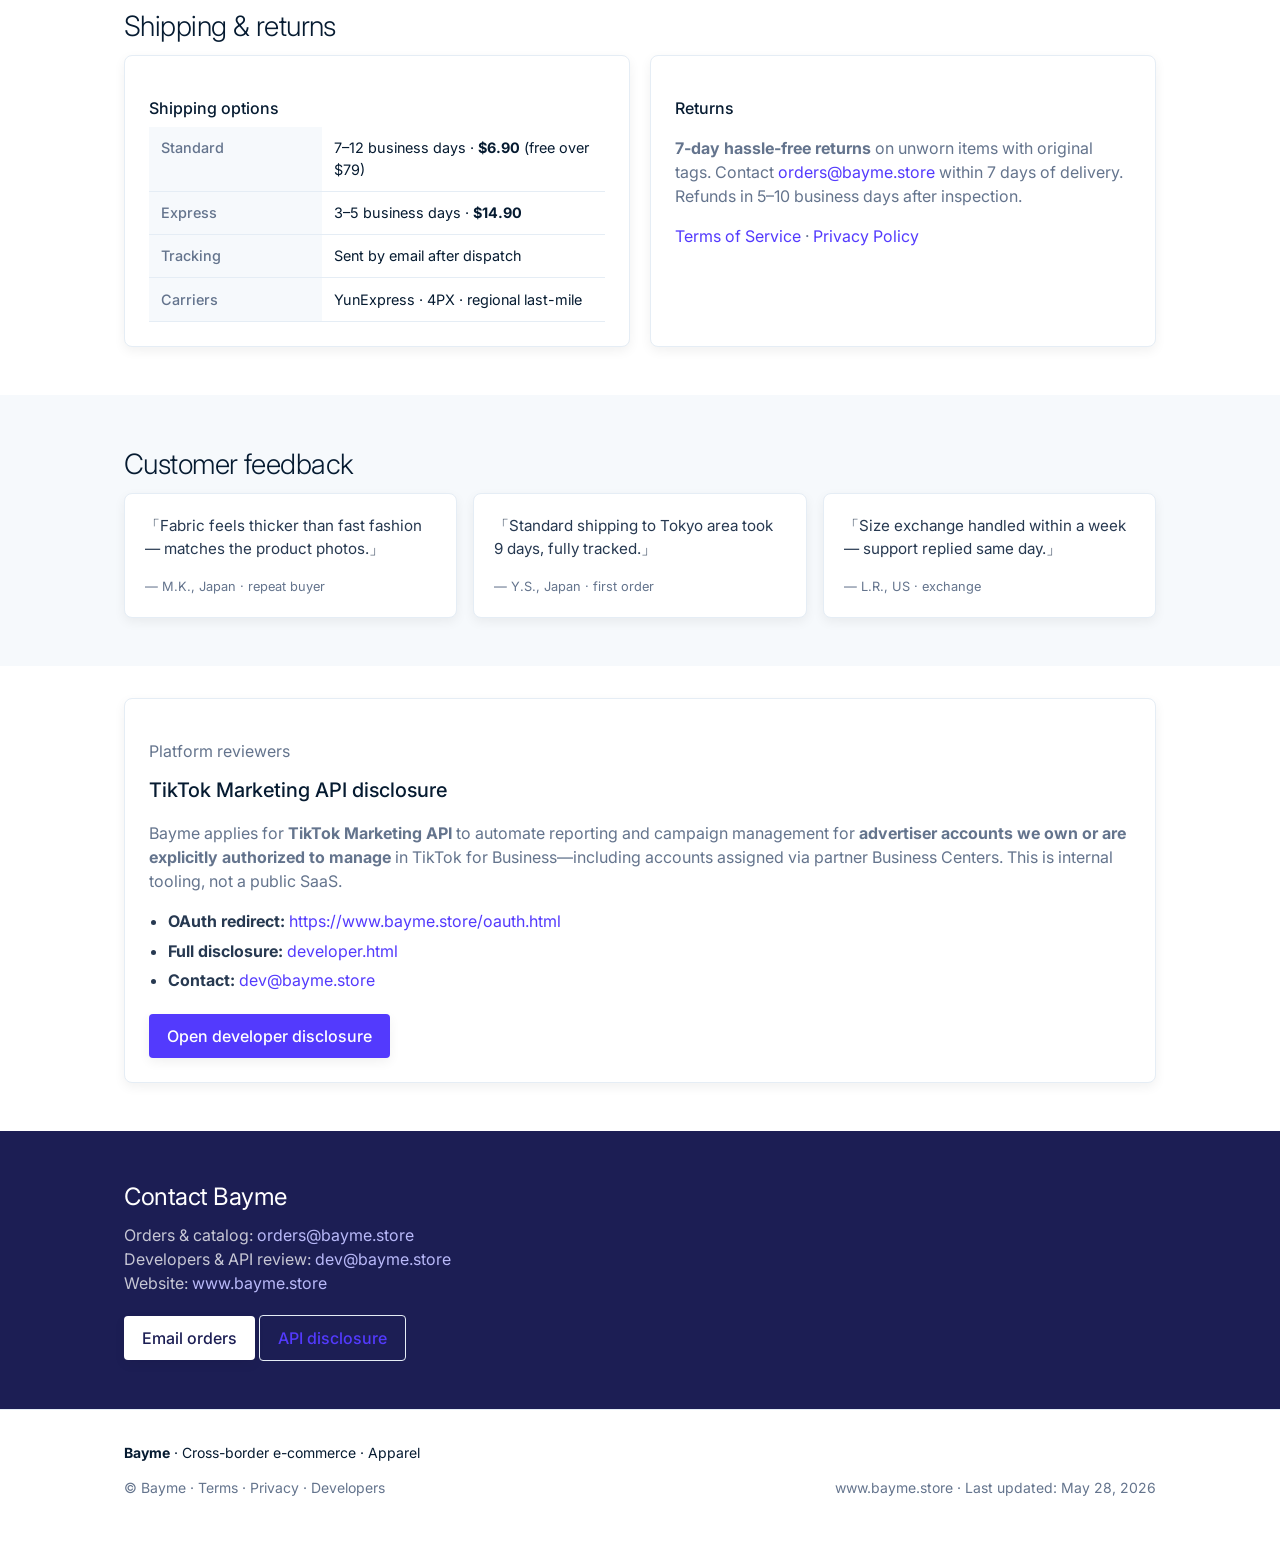
==== commit 350ed6c8: "chore: sync compliance pages (www.bayme.store)" ====
--- a/index.html
+++ b/index.html
@@ -3,25 +3,26 @@
 <head>
   <meta charset="UTF-8" />
   <meta name="viewport" content="width=device-width, initial-scale=1" />
-  <meta name="description" content="ShiDeHua — Contemporary apparel for everyday wear. Shop tees and essentials. Official site on bayme.store." />
-  <title>ShiDeHua — Contemporary Apparel</title>
+  <meta name="description" content="Bayme — Cross-border e-commerce apparel brand. We design essentials, sell online, and grow through TikTok and paid media. Official site: www.bayme.store." />
+  <title>Bayme — Cross-Border E-Commerce · Apparel</title>
   <link rel="stylesheet" href="site.css" />
+  <link rel="canonical" href="https://www.bayme.store/" />
 </head>
 <body class="page-home page-store">
   <div class="announce-bar">
-    <div class="wrap">Free standard shipping on orders over <strong>$79</strong> · 7-day hassle-free returns</div>
+    <div class="wrap">Serving customers in <strong>Japan</strong>, North America &amp; Europe · Cross-border fulfillment · USD pricing</div>
   </div>
 
   <header class="site-header">
     <div class="wrap">
-      <a class="logo" href="index.html">ShiDeHua<span>Apparel</span></a>
+      <a class="logo" href="index.html">Bayme<span>Cross-border Commerce</span></a>
       <nav>
-        <a href="#shop">Shop</a>
-        <a href="#about">About</a>
-        <a href="#shipping">Shipping</a>
-        <a href="#tiktok-api">TikTok API</a>
+        <a href="#company">Company</a>
+        <a href="#shop">Products</a>
+        <a href="#markets">Markets</a>
+        <a href="#operations">Operations</a>
         <a href="developer.html">Developers</a>
-        <a href="mailto:orders@bayme.store">Contact</a>
+        <a href="#contact">Contact</a>
       </nav>
     </div>
   </header>
@@ -29,112 +30,167 @@
   <section class="hero-stripe hero-store">
     <div class="wrap hero-store-grid">
       <div class="hero-copy">
-        <p class="eyebrow"><span class="dot"></span> New season · Essentials</p>
-        <h1>Wear it simple.<br />Wear it well.</h1>
-        <p class="lead">ShiDeHua designs easy-fit tees and daily staples for a clean, modern wardrobe. Quality fabrics, honest pricing, shipped worldwide.</p>
+        <p class="eyebrow"><span class="dot"></span> China cross-border · Apparel · Since 2024</p>
+        <h1>Bayme builds apparel brands for global shoppers.</h1>
+        <p class="lead">Bayme is an e-commerce operator registered for cross-border retail. We source and design everyday apparel, sell through our online catalog, and scale customer acquisition with TikTok and performance marketing—primarily for Japan and English-speaking markets.</p>
         <div class="hero-actions">
-          <a class="btn-primary" href="#shop">Shop collection</a>
-          <a class="btn-ghost" href="#about">Our story</a>
+          <a class="btn-primary" href="#shop">View catalog</a>
+          <a class="btn-ghost" href="#company">Company profile</a>
         </div>
         <ul class="hero-stats">
-          <li><strong>4.8</strong><span>avg. rating</span></li>
-          <li><strong>12k+</strong><span>pieces shipped</span></li>
-          <li><strong>7-day</strong><span>returns</span></li>
+          <li><strong>3</strong><span>core markets</span></li>
+          <li><strong>USD</strong><span>settlement</span></li>
+          <li><strong>UTC+9</strong><span>media timezone</span></li>
         </ul>
       </div>
       <div class="hero-visual">
-        <img src="https://d3m2834ve5l2nq.cloudfront.net/5246c0463aa64143bea65f7de69b0cf4.jpg?x-oss-process=style/webp" alt="ShiDeHua premium cotton crew tee" width="560" height="700" loading="eager" />
+        <img src="https://d3m2834ve5l2nq.cloudfront.net/5246c0463aa64143bea65f7de69b0cf4.jpg?x-oss-process=style/webp" alt="Bayme Essentials cotton crew tee" width="560" height="700" loading="eager" />
       </div>
     </div>
   </section>
 
   <section class="trust-strip">
     <div class="wrap trust-grid">
-      <div class="trust-item"><span class="trust-icon" aria-hidden="true">🚚</span><div><strong>Fast logistics</strong><p>Standard 7–12 days · Express 3–5 days</p></div></div>
-      <div class="trust-item"><span class="trust-icon" aria-hidden="true">↩</span><div><strong>7-day returns</strong><p>Unworn items with tags attached</p></div></div>
-      <div class="trust-item"><span class="trust-icon" aria-hidden="true">🔒</span><div><strong>Secure checkout</strong><p>Encrypted payment · Order tracking</p></div></div>
-      <div class="trust-item"><span class="trust-icon" aria-hidden="true">✓</span><div><strong>Quality check</strong><p>Inspected before dispatch</p></div></div>
+      <div class="trust-item"><span class="trust-icon" aria-hidden="true">🌏</span><div><strong>Cross-border ready</strong><p>Export compliance · International carriers</p></div></div>
+      <div class="trust-item"><span class="trust-icon" aria-hidden="true">👕</span><div><strong>In-house product</strong><p>Design · QC · Packaged dispatch</p></div></div>
+      <div class="trust-item"><span class="trust-icon" aria-hidden="true">📊</span><div><strong>Performance growth</strong><p>TikTok Ads · Creative testing · Reporting</p></div></div>
+      <div class="trust-item"><span class="trust-icon" aria-hidden="true">🔒</span><div><strong>Secure checkout</strong><p>Encrypted payments · Order tracking</p></div></div>
+    </div>
+  </section>
+
+  <section class="section" id="company">
+    <div class="wrap">
+      <h2 class="section-title">About Bayme</h2>
+      <p class="section-sub">Bayme operates as a direct merchant and brand operator—not a public software marketplace. Our team handles product, supply chain, customer support, and paid media in-house.</p>
+      <div class="feature-grid">
+        <article class="feature-card">
+          <div class="icon" aria-hidden="true">📦</div>
+          <h3>Product &amp; catalog</h3>
+          <p>We develop seasonal apparel lines (tees, essentials, limited graphics), maintain SKU data, and publish our catalog on <strong>www.bayme.store</strong>.</p>
+        </article>
+        <article class="feature-card">
+          <div class="icon" aria-hidden="true">🎯</div>
+          <h3>Growth &amp; advertising</h3>
+          <p>Media buyers run TikTok and other paid channels. We use TikTok for Business and apply for Marketing API access to automate reporting and campaign updates our team already performs manually.</p>
+        </article>
+        <article class="feature-card">
+          <div class="icon" aria-hidden="true">🤝</div>
+          <h3>Partners &amp; accounts</h3>
+          <p>Advertising may run on advertiser accounts we own or accounts assigned to our staff in partner Business Centers, with explicit TikTok authorization only.</p>
+        </article>
+      </div>
+    </div>
+  </section>
+
+  <section class="section section-alt" id="markets">
+    <div class="wrap info-panel">
+      <section class="card">
+        <h2>Markets we serve</h2>
+        <p>Our largest paid-media focus is <strong>Japan</strong> (Japanese creatives, JPY/USD blended ops). We also ship to North America and select EU destinations.</p>
+        <ul>
+          <li><strong>Japan:</strong> Short-form video, localized landing pages, 7–12 day standard shipping</li>
+          <li><strong>North America:</strong> English catalog, USD checkout</li>
+          <li><strong>Europe:</strong> Selected countries; duties may apply at import</li>
+        </ul>
+      </section>
+      <section class="card company-facts">
+        <h2>Registration &amp; Business Center</h2>
+        <p class="facts-note">Information aligned with our TikTok for Business profile (reviewers may verify in-console).</p>
+        <table class="info">
+          <tr><th>Company / trade name</th><td><strong>Bayme</strong></td></tr>
+          <tr><th>TikTok Business Center</th><td>Bayme</td></tr>
+          <tr><th>Business region</th><td>China — cross-border export merchant (出海)</td></tr>
+          <tr><th>Industry</th><td>E-commerce · Apparel &amp; accessories</td></tr>
+          <tr><th>Media timezone</th><td>(UTC+09:00) Tokyo</td></tr>
+          <tr><th>Settlement currency</th><td>USD</td></tr>
+          <tr><th>Official website</th><td><a href="https://www.bayme.store/">https://www.bayme.store/</a></td></tr>
+          <tr><th>Legal entity documents</th><td>Provided to platforms on request during verification</td></tr>
+        </table>
+      </section>
     </div>
   </section>
 
   <section class="section" id="shop">
     <div class="wrap">
-      <h2 class="section-title">Best sellers</h2>
-      <p class="section-sub">Curated from our current drop — unisex fits, soft cotton blends, easy care.</p>
+      <h2 class="section-title">Bayme Essentials — catalog</h2>
+      <p class="section-sub">Representative SKUs from our current collection. Email us with SKU, size, and ship-to country for a quote.</p>
       <div class="product-grid">
         <article class="product-card">
-          <a class="product-media" href="mailto:orders@bayme.store?subject=Order%20SDH-CREW-01">
+          <a class="product-media" href="mailto:orders@bayme.store?subject=Order%20BME-CREW-01">
             <img src="https://d3m2834ve5l2nq.cloudfront.net/5246c0463aa64143bea65f7de69b0cf4.jpg?x-oss-process=style/webp" alt="Premium Cotton Crew Tee" loading="lazy" />
             <span class="product-badge">Bestseller</span>
           </a>
           <div class="product-body">
-            <h3><a href="mailto:orders@bayme.store?subject=Order%20SDH-CREW-01">Premium Cotton Crew Tee</a></h3>
+            <h3><a href="mailto:orders@bayme.store?subject=Order%20BME-CREW-01">Premium Cotton Crew Tee</a></h3>
             <p class="product-desc">220gsm combed cotton · Relaxed fit · 6 colors</p>
             <p class="product-price"><span class="price">$42.00</span></p>
-            <a class="btn-primary btn-sm" href="mailto:orders@bayme.store?subject=Order%20SDH-CREW-01">Order inquiry</a>
-          </div>
-        </article>
-        <article class="product-card">
-          <a class="product-media" href="mailto:orders@bayme.store?subject=Order%20SDH-LOGO-02">
-            <img src="https://d3m2834ve5l2nq.cloudfront.net/686441891c4c42f090f86c014032d3b7.jpg?x-oss-process=style/webp" alt="Number Logo Graphic Tee" loading="lazy" />
-          </a>
-          <div class="product-body">
-            <h3><a href="mailto:orders@bayme.store?subject=Order%20SDH-LOGO-02">Number Logo Graphic Tee</a></h3>
-            <p class="product-desc">Minimal front print · XS–L · Unisex</p>
+            <a class="btn-primary btn-sm" href="mailto:orders@bayme.store?subject=Order%20BME-CREW-01">Order inquiry</a>
+          </div>
+        </article>
+        <article class="product-card">
+          <a class="product-media" href="mailto:orders@bayme.store?subject=Order%20BME-LOGO-02">
+            <img src="https://d3m2834ve5l2nq.cloudfront.net/686441891c4c42f090f86c014032d3b7.jpg?x-oss-process=style/webp" alt="Minimal Logo Graphic Tee" loading="lazy" />
+          </a>
+          <div class="product-body">
+            <h3><a href="mailto:orders@bayme.store?subject=Order%20BME-LOGO-02">Minimal Logo Graphic Tee</a></h3>
+            <p class="product-desc">Front print · XS–L · Unisex</p>
             <p class="product-price"><span class="price">$48.00</span></p>
-            <a class="btn-primary btn-sm" href="mailto:orders@bayme.store?subject=Order%20SDH-LOGO-02">Order inquiry</a>
-          </div>
-        </article>
-        <article class="product-card">
-          <a class="product-media" href="mailto:orders@bayme.store?subject=Order%20SDH-EDIT-03">
+            <a class="btn-primary btn-sm" href="mailto:orders@bayme.store?subject=Order%20BME-LOGO-02">Order inquiry</a>
+          </div>
+        </article>
+        <article class="product-card">
+          <a class="product-media" href="mailto:orders@bayme.store?subject=Order%20BME-EDIT-03">
             <img src="https://d3m2834ve5l2nq.cloudfront.net/d940be53979a48e6959f6b37678ae275.jpg?x-oss-process=style/webp" alt="Editorial Graphic Tee" loading="lazy" />
             <span class="product-badge new">New</span>
           </a>
           <div class="product-body">
-            <h3><a href="mailto:orders@bayme.store?subject=Order%20SDH-EDIT-03">Editorial Graphic Tee</a></h3>
+            <h3><a href="mailto:orders@bayme.store?subject=Order%20BME-EDIT-03">Editorial Graphic Tee</a></h3>
             <p class="product-desc">Limited print · Soft-touch fabric</p>
             <p class="product-price"><span class="price">$55.00</span></p>
-            <a class="btn-primary btn-sm" href="mailto:orders@bayme.store?subject=Order%20SDH-EDIT-03">Order inquiry</a>
-          </div>
-        </article>
-        <article class="product-card">
-          <a class="product-media" href="mailto:orders@bayme.store?subject=Order%20SDH-ESS-04">
-            <img src="https://d3m2834ve5l2nq.cloudfront.net/b527814499b34484b6381d4f3d7459c2.jpg?x-oss-process=style/webp" alt="Essential Everyday Tee" loading="lazy" />
-          </a>
-          <div class="product-body">
-            <h3><a href="mailto:orders@bayme.store?subject=Order%20SDH-ESS-04">Essential Everyday Tee</a></h3>
-            <p class="product-desc">Everyday staple · Machine washable</p>
+            <a class="btn-primary btn-sm" href="mailto:orders@bayme.store?subject=Order%20BME-EDIT-03">Order inquiry</a>
+          </div>
+        </article>
+        <article class="product-card">
+          <a class="product-media" href="mailto:orders@bayme.store?subject=Order%20BME-ESS-04">
+            <img src="https://d3m2834ve5l2nq.cloudfront.net/b527814499b34484b6381d4f3d7459c2.jpg?x-oss-process=style/webp" alt="Everyday Essential Tee" loading="lazy" />
+          </a>
+          <div class="product-body">
+            <h3><a href="mailto:orders@bayme.store?subject=Order%20BME-ESS-04">Everyday Essential Tee</a></h3>
+            <p class="product-desc">Daily staple · Machine washable</p>
             <p class="product-price"><span class="price">$38.00</span> <span class="compare">$52.00</span></p>
-            <a class="btn-primary btn-sm" href="mailto:orders@bayme.store?subject=Order%20SDH-ESS-04">Order inquiry</a>
-          </div>
-        </article>
-      </div>
-      <p class="shop-note">Catalog preview — email <a href="mailto:orders@bayme.store">orders@bayme.store</a> with SKU for size &amp; color. Full checkout launching soon.</p>
-    </div>
-  </section>
-
-  <section class="section section-alt" id="about">
-    <div class="wrap info-panel">
-      <section class="card">
-        <h2>About ShiDeHua</h2>
-        <p>ShiDeHua is a direct-to-consumer apparel brand focused on clean silhouettes and wearable quality. We design for daily rotation — not runway noise.</p>
-        <ul>
-          <li><strong>Category:</strong> Apparel · Tees &amp; essentials</li>
-          <li><strong>Model:</strong> Direct brand · In-house marketing</li>
-          <li><strong>Channels:</strong> Online catalog · Social &amp; paid media</li>
-        </ul>
-      </section>
-      <section class="card">
-        <h2>Company information</h2>
-        <table class="info">
-          <tr><th>Trade name</th><td>ShiDeHua</td></tr>
-          <tr><th>Website domain</th><td>bayme.store (www)</td></tr>
-          <tr><th>Legal entity</th><td>Matches TikTok for Business advertiser account — available to reviewers on request</td></tr>
-          <tr><th>Business region</th><td>Ships internationally · Fulfillment from Asia hubs</td></tr>
-          <tr><th>Orders</th><td><a href="mailto:orders@bayme.store">orders@bayme.store</a></td></tr>
-          <tr><th>Developer / API</th><td><a href="mailto:dev@bayme.store">dev@bayme.store</a></td></tr>
-        </table>
-      </section>
+            <a class="btn-primary btn-sm" href="mailto:orders@bayme.store?subject=Order%20BME-ESS-04">Order inquiry</a>
+          </div>
+        </article>
+      </div>
+      <p class="shop-note">Catalog preview — <a href="mailto:orders@bayme.store">orders@bayme.store</a> · Free standard shipping on orders over <strong>$79</strong></p>
+    </div>
+  </section>
+
+  <section class="section section-alt" id="operations">
+    <div class="wrap">
+      <h2 class="section-title">How we operate</h2>
+      <div class="process-grid">
+        <article class="process-step">
+          <span class="step-num">1</span>
+          <h3>Design &amp; sourcing</h3>
+          <p>Fabric selection, fit samples, and supplier QC before bulk production.</p>
+        </article>
+        <article class="process-step">
+          <span class="step-num">2</span>
+          <h3>Warehouse &amp; dispatch</h3>
+          <p>Pick-pack from Asia hubs; YunExpress, 4PX, and last-mile partners.</p>
+        </article>
+        <article class="process-step">
+          <span class="step-num">3</span>
+          <h3>Performance marketing</h3>
+          <p>TikTok short video, Spark Ads, and landing tests; daily budget and creative iteration.</p>
+        </article>
+        <article class="process-step">
+          <span class="step-num">4</span>
+          <h3>Support &amp; returns</h3>
+          <p>7-day returns on unworn tagged items. See <a href="#shipping">shipping policy</a> below.</p>
+        </article>
+      </div>
     </div>
   </section>
 
@@ -147,14 +203,14 @@
           <table class="info">
             <tr><th>Standard</th><td>7–12 business days · <strong>$6.90</strong> (free over $79)</td></tr>
             <tr><th>Express</th><td>3–5 business days · <strong>$14.90</strong></td></tr>
-            <tr><th>Tracking</th><td>Provided by email after dispatch</td></tr>
-            <tr><th>Carriers</th><td>YunExpress · 4PX · local last-mile partners</td></tr>
+            <tr><th>Tracking</th><td>Sent by email after dispatch</td></tr>
+            <tr><th>Carriers</th><td>YunExpress · 4PX · regional last-mile</td></tr>
           </table>
         </article>
         <article class="card">
           <h3>Returns</h3>
-          <p><strong>7-day hassle-free returns</strong> on unworn items with original tags. Contact <a href="mailto:orders@bayme.store">orders@bayme.store</a> within 7 days of delivery to start a return. Refunds processed within 5–10 business days after inspection.</p>
-          <p>See <a href="terms.html">Terms</a> and <a href="privacy.html">Privacy</a> for details.</p>
+          <p><strong>7-day hassle-free returns</strong> on unworn items with original tags. Contact <a href="mailto:orders@bayme.store">orders@bayme.store</a> within 7 days of delivery. Refunds in 5–10 business days after inspection.</p>
+          <p><a href="terms.html">Terms of Service</a> · <a href="privacy.html">Privacy Policy</a></p>
         </article>
       </div>
     </div>
@@ -162,50 +218,52 @@
 
   <section class="section section-alt reviews-section">
     <div class="wrap">
-      <h2 class="section-title">What customers say</h2>
+      <h2 class="section-title">Customer feedback</h2>
       <div class="review-grid">
-        <blockquote class="review-card"><p>「Fabric feels thicker than fast fashion — true to photos.」</p><cite>— M.K., repeat buyer</cite></blockquote>
-        <blockquote class="review-card"><p>「Shipping to EU took 9 days, tracked the whole way.」</p><cite>— L.R., first order</cite></blockquote>
-        <blockquote class="review-card"><p>「Returned one size — refund in a week, no drama.」</p><cite>— A.T., exchange customer</cite></blockquote>
-      </div>
-    </div>
-  </section>
-
-  <section class="section" id="tiktok-api">
+        <blockquote class="review-card"><p>「Fabric feels thicker than fast fashion — matches the product photos.」</p><cite>— M.K., Japan · repeat buyer</cite></blockquote>
+        <blockquote class="review-card"><p>「Standard shipping to Tokyo area took 9 days, fully tracked.」</p><cite>— Y.S., Japan · first order</cite></blockquote>
+        <blockquote class="review-card"><p>「Size exchange handled within a week — support replied same day.」</p><cite>— L.R., US · exchange</cite></blockquote>
+      </div>
+    </div>
+  </section>
+
+  <section class="section api-section-compact" id="developers">
     <div class="wrap">
       <div class="api-panel card">
-        <p class="eyebrow" style="margin-bottom:0.75rem;"><span class="dot"></span> For platform reviewers</p>
-        <h2>TikTok Marketing API — internal use only</h2>
-        <p>ShiDeHua operates our own TikTok ad accounts for e-commerce growth. We apply for <strong>TikTok Marketing API</strong> access to automate reporting and campaign management our media team already performs manually — not a public SaaS.</p>
+        <p class="eyebrow" style="margin-bottom:0.75rem;"><span class="dot"></span> Platform reviewers</p>
+        <h2>TikTok Marketing API disclosure</h2>
+        <p>Bayme applies for <strong>TikTok Marketing API</strong> to automate reporting and campaign management for <strong>advertiser accounts we own or are explicitly authorized to manage</strong> in TikTok for Business—including accounts assigned via partner Business Centers. This is internal tooling, not a public SaaS.</p>
         <ul>
-          <li><strong>Scopes:</strong> Reporting · Campaign / ad group / ad management · OAuth</li>
           <li><strong>OAuth redirect:</strong> <a href="oauth.html">https://www.bayme.store/oauth.html</a></li>
-          <li><strong>Full disclosure:</strong> <a href="developer.html">Developer &amp; API documentation</a></li>
+          <li><strong>Full disclosure:</strong> <a href="developer.html">developer.html</a></li>
+          <li><strong>Contact:</strong> <a href="mailto:dev@bayme.store">dev@bayme.store</a></li>
         </ul>
-        <div class="hero-actions" style="margin-top:1.25rem;">
-          <a class="btn-primary" href="developer.html">API disclosure for reviewers</a>
-          <a class="btn-ghost" href="mailto:dev@bayme.store">dev@bayme.store</a>
-        </div>
-      </div>
-    </div>
-  </section>
-
-  <section class="cta-band">
-    <div class="wrap">
-      <h2>Questions about your order or our API application?</h2>
-      <p>Orders: <a href="mailto:orders@bayme.store">orders@bayme.store</a> · Developers: <a href="mailto:dev@bayme.store">dev@bayme.store</a></p>
-      <a class="btn-primary" href="mailto:orders@bayme.store">Email us</a>
+        <a class="btn-primary" href="developer.html" style="margin-top:1rem;display:inline-block;">Open developer disclosure</a>
+      </div>
+    </div>
+  </section>
+
+  <section class="cta-band" id="contact">
+    <div class="wrap">
+      <h2>Contact Bayme</h2>
+      <p>Orders &amp; catalog: <a href="mailto:orders@bayme.store">orders@bayme.store</a><br />
+         Developers &amp; API review: <a href="mailto:dev@bayme.store">dev@bayme.store</a><br />
+         Website: <a href="https://www.bayme.store/">www.bayme.store</a></p>
+      <div class="hero-actions">
+        <a class="btn-primary" href="mailto:orders@bayme.store">Email orders</a>
+        <a class="btn-ghost btn-ghost-on-dark" href="developer.html">API disclosure</a>
+      </div>
     </div>
   </section>
 
   <footer class="site-footer">
     <div class="wrap footer-grid">
       <div>
-        <p class="footer-brand"><strong>ShiDeHua</strong> · Contemporary apparel</p>
-        <p>© ShiDeHua · <a href="terms.html">Terms</a> · <a href="privacy.html">Privacy</a> · <a href="developer.html">API</a></p>
+        <p class="footer-brand"><strong>Bayme</strong> · Cross-border e-commerce · Apparel</p>
+        <p>© Bayme · <a href="terms.html">Terms</a> · <a href="privacy.html">Privacy</a> · <a href="developer.html">Developers</a></p>
       </div>
       <div>
-        <p class="updated">www.bayme.store · Last updated: May 2026</p>
+        <p class="updated">www.bayme.store · Last updated: May 28, 2026</p>
       </div>
     </div>
   </footer>
--- a/site.css
+++ b/site.css
@@ -629,6 +629,54 @@
 
 .api-panel h2 { margin-top: 0; }
 .api-panel ul { color: var(--stripe-label); }
+.api-section-compact { padding-top: 2rem; padding-bottom: 2rem; }
+
+.company-facts .facts-note {
+  margin: 0 0 1rem;
+  font-size: 0.875rem;
+  color: var(--stripe-body);
+}
+
+.process-grid {
+  display: grid;
+  grid-template-columns: repeat(4, 1fr);
+  gap: 1rem;
+}
+@media (max-width: 900px) { .process-grid { grid-template-columns: repeat(2, 1fr); } }
+@media (max-width: 520px) { .process-grid { grid-template-columns: 1fr; } }
+
+.process-step {
+  background: var(--stripe-bg);
+  border: 1px solid var(--stripe-border);
+  border-radius: var(--radius);
+  padding: 1.25rem;
+  box-shadow: var(--shadow-soft);
+}
+.process-step h3 {
+  margin: 0 0 0.5rem;
+  font-size: 1rem;
+  font-weight: 500;
+  color: var(--stripe-navy);
+}
+.process-step p {
+  margin: 0;
+  font-size: 0.9rem;
+  color: var(--stripe-body);
+  line-height: 1.5;
+}
+.step-num {
+  display: inline-flex;
+  align-items: center;
+  justify-content: center;
+  width: 1.75rem;
+  height: 1.75rem;
+  border-radius: 50%;
+  background: rgba(83, 58, 253, 0.12);
+  color: var(--stripe-purple);
+  font-size: 0.8rem;
+  font-weight: 600;
+  margin-bottom: 0.65rem;
+}
 
 .footer-grid {
   display: flex;
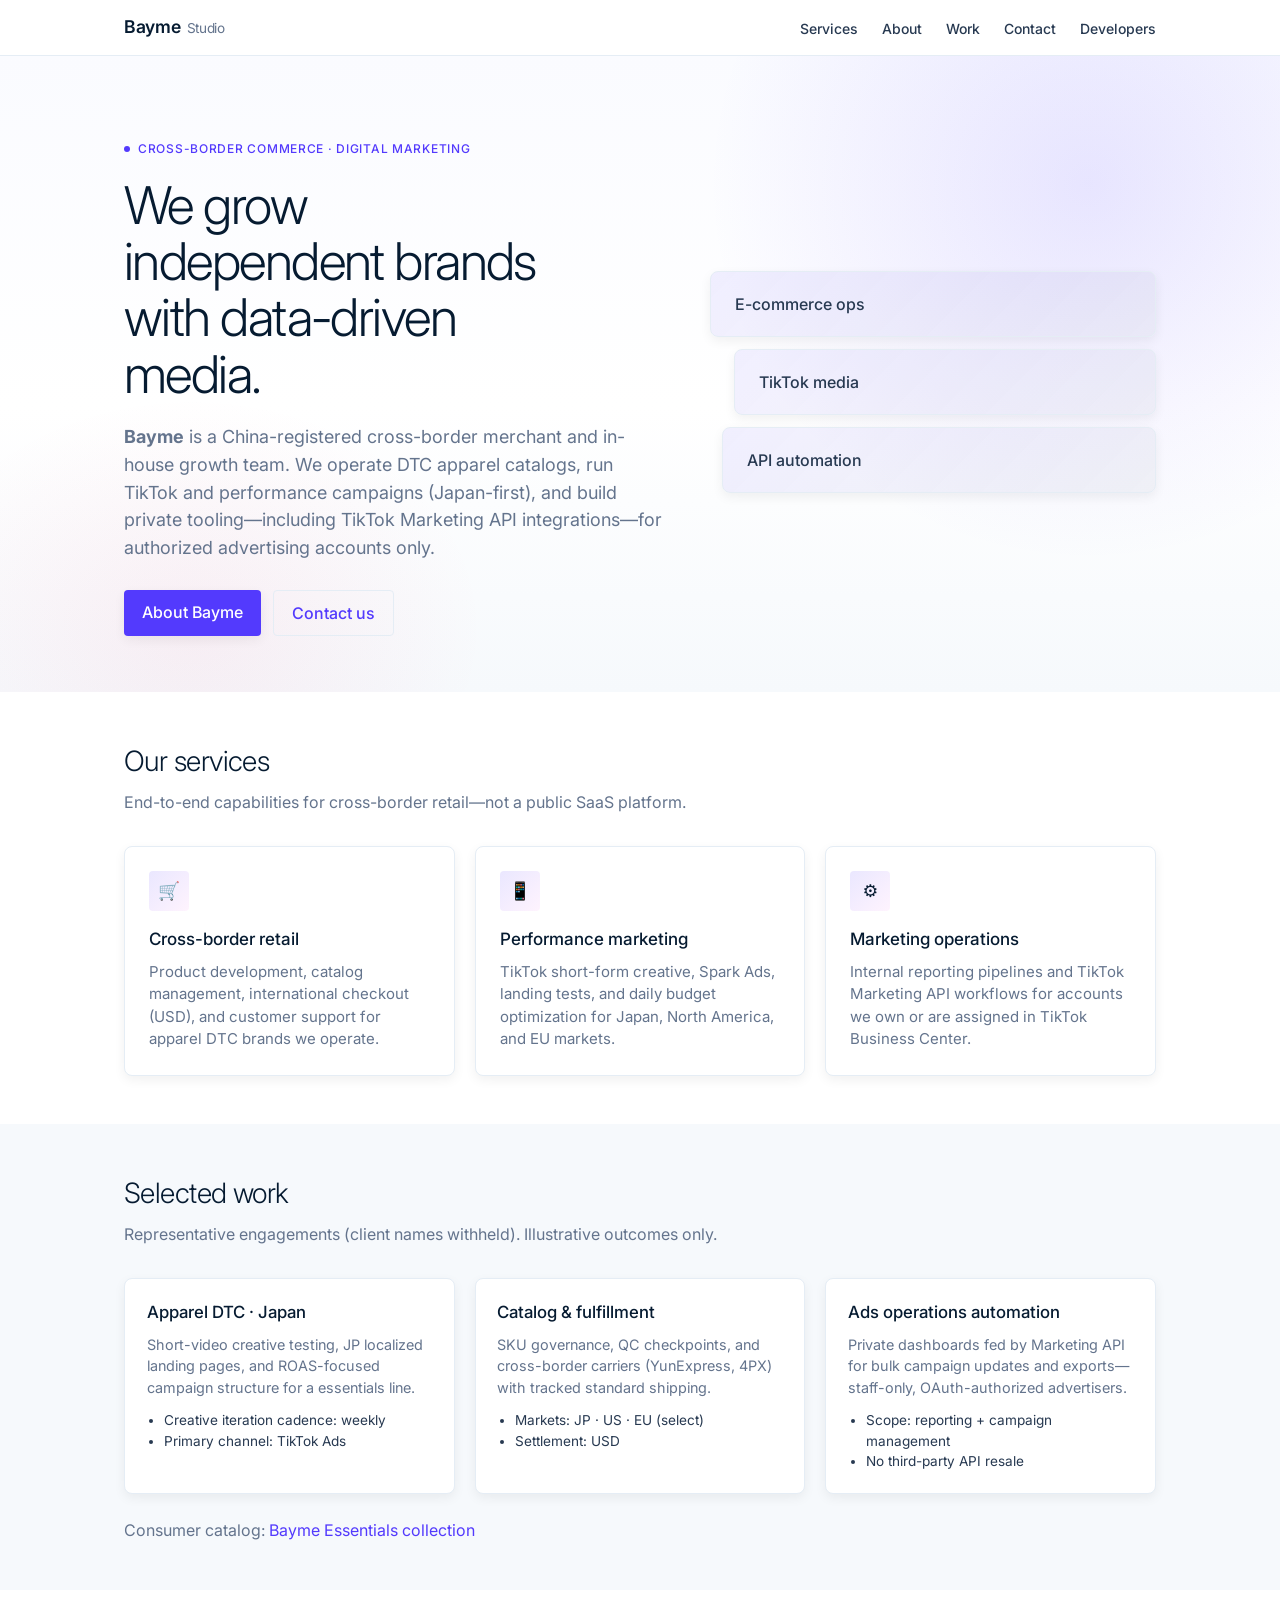
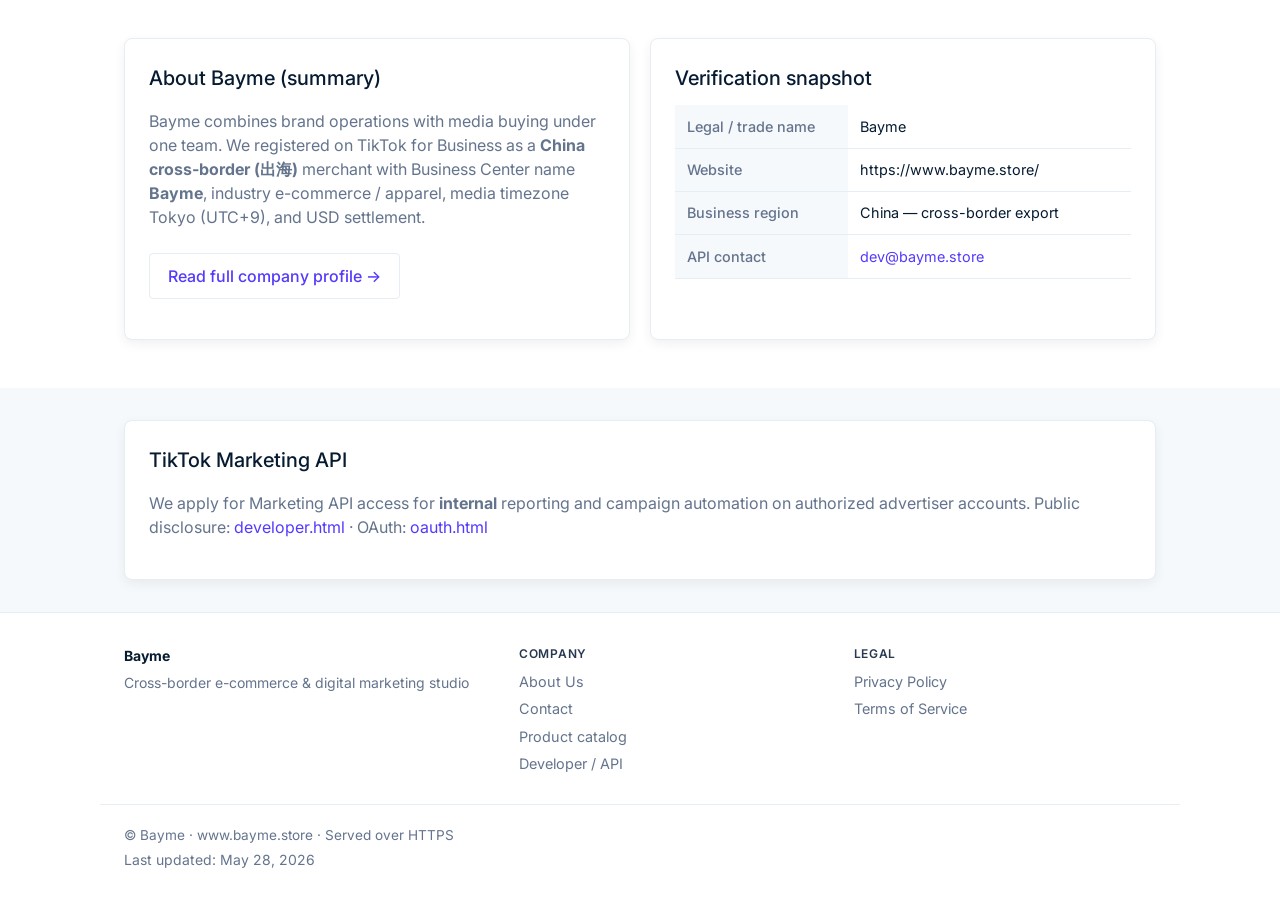
==== commit 07e7ff8d: "chore: sync compliance pages (www.bayme.store)" ====
--- a/index.html
+++ b/index.html
@@ -3,268 +3,156 @@
 <head>
   <meta charset="UTF-8" />
   <meta name="viewport" content="width=device-width, initial-scale=1" />
-  <meta name="description" content="Bayme — Cross-border e-commerce apparel brand. We design essentials, sell online, and grow through TikTok and paid media. Official site: www.bayme.store." />
-  <title>Bayme — Cross-Border E-Commerce · Apparel</title>
+  <meta name="description" content="Bayme — Cross-border e-commerce and digital marketing studio. Independent brand operations, TikTok performance media, and internal Marketing API tooling." />
+  <title>Bayme — Cross-Border Commerce &amp; Digital Marketing</title>
   <link rel="stylesheet" href="site.css" />
   <link rel="canonical" href="https://www.bayme.store/" />
 </head>
-<body class="page-home page-store">
-  <div class="announce-bar">
-    <div class="wrap">Serving customers in <strong>Japan</strong>, North America &amp; Europe · Cross-border fulfillment · USD pricing</div>
-  </div>
-
+<body class="page-home page-studio">
   <header class="site-header">
     <div class="wrap">
-      <a class="logo" href="index.html">Bayme<span>Cross-border Commerce</span></a>
+      <a class="logo" href="index.html">Bayme<span>Studio</span></a>
       <nav>
-        <a href="#company">Company</a>
-        <a href="#shop">Products</a>
-        <a href="#markets">Markets</a>
-        <a href="#operations">Operations</a>
+        <a href="#services">Services</a>
+        <a href="about-us.html">About</a>
+        <a href="#portfolio">Work</a>
+        <a href="contact-us.html">Contact</a>
         <a href="developer.html">Developers</a>
-        <a href="#contact">Contact</a>
       </nav>
     </div>
   </header>
 
-  <section class="hero-stripe hero-store">
-    <div class="wrap hero-store-grid">
+  <section class="hero-stripe hero-studio">
+    <div class="wrap hero-studio-grid">
       <div class="hero-copy">
-        <p class="eyebrow"><span class="dot"></span> China cross-border · Apparel · Since 2024</p>
-        <h1>Bayme builds apparel brands for global shoppers.</h1>
-        <p class="lead">Bayme is an e-commerce operator registered for cross-border retail. We source and design everyday apparel, sell through our online catalog, and scale customer acquisition with TikTok and performance marketing—primarily for Japan and English-speaking markets.</p>
+        <p class="eyebrow"><span class="dot"></span> Cross-border commerce · Digital marketing</p>
+        <h1>We grow independent brands with data-driven media.</h1>
+        <p class="lead"><strong>Bayme</strong> is a China-registered cross-border merchant and in-house growth team. We operate DTC apparel catalogs, run TikTok and performance campaigns (Japan-first), and build private tooling—including TikTok Marketing API integrations—for authorized advertising accounts only.</p>
         <div class="hero-actions">
-          <a class="btn-primary" href="#shop">View catalog</a>
-          <a class="btn-ghost" href="#company">Company profile</a>
+          <a class="btn-primary" href="about-us.html">About Bayme</a>
+          <a class="btn-ghost" href="contact-us.html">Contact us</a>
         </div>
-        <ul class="hero-stats">
-          <li><strong>3</strong><span>core markets</span></li>
-          <li><strong>USD</strong><span>settlement</span></li>
-          <li><strong>UTC+9</strong><span>media timezone</span></li>
-        </ul>
       </div>
-      <div class="hero-visual">
-        <img src="https://d3m2834ve5l2nq.cloudfront.net/5246c0463aa64143bea65f7de69b0cf4.jpg?x-oss-process=style/webp" alt="Bayme Essentials cotton crew tee" width="560" height="700" loading="eager" />
+      <div class="hero-visual-studio" aria-hidden="true">
+        <div class="studio-card">E-commerce ops</div>
+        <div class="studio-card">TikTok media</div>
+        <div class="studio-card">API automation</div>
       </div>
     </div>
   </section>
 
-  <section class="trust-strip">
-    <div class="wrap trust-grid">
-      <div class="trust-item"><span class="trust-icon" aria-hidden="true">🌏</span><div><strong>Cross-border ready</strong><p>Export compliance · International carriers</p></div></div>
-      <div class="trust-item"><span class="trust-icon" aria-hidden="true">👕</span><div><strong>In-house product</strong><p>Design · QC · Packaged dispatch</p></div></div>
-      <div class="trust-item"><span class="trust-icon" aria-hidden="true">📊</span><div><strong>Performance growth</strong><p>TikTok Ads · Creative testing · Reporting</p></div></div>
-      <div class="trust-item"><span class="trust-icon" aria-hidden="true">🔒</span><div><strong>Secure checkout</strong><p>Encrypted payments · Order tracking</p></div></div>
-    </div>
-  </section>
-
-  <section class="section" id="company">
+  <section class="section" id="services">
     <div class="wrap">
-      <h2 class="section-title">About Bayme</h2>
-      <p class="section-sub">Bayme operates as a direct merchant and brand operator—not a public software marketplace. Our team handles product, supply chain, customer support, and paid media in-house.</p>
+      <h2 class="section-title">Our services</h2>
+      <p class="section-sub">End-to-end capabilities for cross-border retail—not a public SaaS platform.</p>
       <div class="feature-grid">
         <article class="feature-card">
-          <div class="icon" aria-hidden="true">📦</div>
-          <h3>Product &amp; catalog</h3>
-          <p>We develop seasonal apparel lines (tees, essentials, limited graphics), maintain SKU data, and publish our catalog on <strong>www.bayme.store</strong>.</p>
+          <div class="icon" aria-hidden="true">🛒</div>
+          <h3>Cross-border retail</h3>
+          <p>Product development, catalog management, international checkout (USD), and customer support for apparel DTC brands we operate.</p>
         </article>
         <article class="feature-card">
-          <div class="icon" aria-hidden="true">🎯</div>
-          <h3>Growth &amp; advertising</h3>
-          <p>Media buyers run TikTok and other paid channels. We use TikTok for Business and apply for Marketing API access to automate reporting and campaign updates our team already performs manually.</p>
+          <div class="icon" aria-hidden="true">📱</div>
+          <h3>Performance marketing</h3>
+          <p>TikTok short-form creative, Spark Ads, landing tests, and daily budget optimization for Japan, North America, and EU markets.</p>
         </article>
         <article class="feature-card">
-          <div class="icon" aria-hidden="true">🤝</div>
-          <h3>Partners &amp; accounts</h3>
-          <p>Advertising may run on advertiser accounts we own or accounts assigned to our staff in partner Business Centers, with explicit TikTok authorization only.</p>
+          <div class="icon" aria-hidden="true">⚙️</div>
+          <h3>Marketing operations</h3>
+          <p>Internal reporting pipelines and TikTok Marketing API workflows for accounts we own or are assigned in TikTok Business Center.</p>
         </article>
       </div>
     </div>
   </section>
 
-  <section class="section section-alt" id="markets">
+  <section class="section section-alt" id="portfolio">
+    <div class="wrap">
+      <h2 class="section-title">Selected work</h2>
+      <p class="section-sub">Representative engagements (client names withheld). Illustrative outcomes only.</p>
+      <div class="portfolio-grid">
+        <article class="portfolio-card">
+          <h3>Apparel DTC · Japan</h3>
+          <p>Short-video creative testing, JP localized landing pages, and ROAS-focused campaign structure for a essentials line.</p>
+          <ul>
+            <li>Creative iteration cadence: weekly</li>
+            <li>Primary channel: TikTok Ads</li>
+          </ul>
+        </article>
+        <article class="portfolio-card">
+          <h3>Catalog &amp; fulfillment</h3>
+          <p>SKU governance, QC checkpoints, and cross-border carriers (YunExpress, 4PX) with tracked standard shipping.</p>
+          <ul>
+            <li>Markets: JP · US · EU (select)</li>
+            <li>Settlement: USD</li>
+          </ul>
+        </article>
+        <article class="portfolio-card">
+          <h3>Ads operations automation</h3>
+          <p>Private dashboards fed by Marketing API for bulk campaign updates and exports—staff-only, OAuth-authorized advertisers.</p>
+          <ul>
+            <li>Scope: reporting + campaign management</li>
+            <li>No third-party API resale</li>
+          </ul>
+        </article>
+      </div>
+      <p class="section-sub" style="margin-top:1.5rem;margin-bottom:0;">Consumer catalog: <a href="catalog.html">Bayme Essentials collection</a></p>
+    </div>
+  </section>
+
+  <section class="section" id="company">
     <div class="wrap info-panel">
       <section class="card">
-        <h2>Markets we serve</h2>
-        <p>Our largest paid-media focus is <strong>Japan</strong> (Japanese creatives, JPY/USD blended ops). We also ship to North America and select EU destinations.</p>
-        <ul>
-          <li><strong>Japan:</strong> Short-form video, localized landing pages, 7–12 day standard shipping</li>
-          <li><strong>North America:</strong> English catalog, USD checkout</li>
-          <li><strong>Europe:</strong> Selected countries; duties may apply at import</li>
-        </ul>
+        <h2>About Bayme (summary)</h2>
+        <p>Bayme combines brand operations with media buying under one team. We registered on TikTok for Business as a <strong>China cross-border (出海)</strong> merchant with Business Center name <strong>Bayme</strong>, industry e-commerce / apparel, media timezone Tokyo (UTC+9), and USD settlement.</p>
+        <p><a class="btn-ghost" href="about-us.html" style="display:inline-block;margin-top:0.5rem;">Read full company profile →</a></p>
       </section>
       <section class="card company-facts">
-        <h2>Registration &amp; Business Center</h2>
-        <p class="facts-note">Information aligned with our TikTok for Business profile (reviewers may verify in-console).</p>
+        <h2>Verification snapshot</h2>
         <table class="info">
-          <tr><th>Company / trade name</th><td><strong>Bayme</strong></td></tr>
-          <tr><th>TikTok Business Center</th><td>Bayme</td></tr>
-          <tr><th>Business region</th><td>China — cross-border export merchant (出海)</td></tr>
-          <tr><th>Industry</th><td>E-commerce · Apparel &amp; accessories</td></tr>
-          <tr><th>Media timezone</th><td>(UTC+09:00) Tokyo</td></tr>
-          <tr><th>Settlement currency</th><td>USD</td></tr>
-          <tr><th>Official website</th><td><a href="https://www.bayme.store/">https://www.bayme.store/</a></td></tr>
-          <tr><th>Legal entity documents</th><td>Provided to platforms on request during verification</td></tr>
+          <tr><th>Legal / trade name</th><td>Bayme</td></tr>
+          <tr><th>Website</th><td>https://www.bayme.store/</td></tr>
+          <tr><th>Business region</th><td>China — cross-border export</td></tr>
+          <tr><th>API contact</th><td><a href="mailto:dev@bayme.store">dev@bayme.store</a></td></tr>
         </table>
       </section>
     </div>
   </section>
 
-  <section class="section" id="shop">
+  <section class="section section-alt api-section-compact">
     <div class="wrap">
-      <h2 class="section-title">Bayme Essentials — catalog</h2>
-      <p class="section-sub">Representative SKUs from our current collection. Email us with SKU, size, and ship-to country for a quote.</p>
-      <div class="product-grid">
-        <article class="product-card">
-          <a class="product-media" href="mailto:orders@bayme.store?subject=Order%20BME-CREW-01">
-            <img src="https://d3m2834ve5l2nq.cloudfront.net/5246c0463aa64143bea65f7de69b0cf4.jpg?x-oss-process=style/webp" alt="Premium Cotton Crew Tee" loading="lazy" />
-            <span class="product-badge">Bestseller</span>
-          </a>
-          <div class="product-body">
-            <h3><a href="mailto:orders@bayme.store?subject=Order%20BME-CREW-01">Premium Cotton Crew Tee</a></h3>
-            <p class="product-desc">220gsm combed cotton · Relaxed fit · 6 colors</p>
-            <p class="product-price"><span class="price">$42.00</span></p>
-            <a class="btn-primary btn-sm" href="mailto:orders@bayme.store?subject=Order%20BME-CREW-01">Order inquiry</a>
-          </div>
-        </article>
-        <article class="product-card">
-          <a class="product-media" href="mailto:orders@bayme.store?subject=Order%20BME-LOGO-02">
-            <img src="https://d3m2834ve5l2nq.cloudfront.net/686441891c4c42f090f86c014032d3b7.jpg?x-oss-process=style/webp" alt="Minimal Logo Graphic Tee" loading="lazy" />
-          </a>
-          <div class="product-body">
-            <h3><a href="mailto:orders@bayme.store?subject=Order%20BME-LOGO-02">Minimal Logo Graphic Tee</a></h3>
-            <p class="product-desc">Front print · XS–L · Unisex</p>
-            <p class="product-price"><span class="price">$48.00</span></p>
-            <a class="btn-primary btn-sm" href="mailto:orders@bayme.store?subject=Order%20BME-LOGO-02">Order inquiry</a>
-          </div>
-        </article>
-        <article class="product-card">
-          <a class="product-media" href="mailto:orders@bayme.store?subject=Order%20BME-EDIT-03">
-            <img src="https://d3m2834ve5l2nq.cloudfront.net/d940be53979a48e6959f6b37678ae275.jpg?x-oss-process=style/webp" alt="Editorial Graphic Tee" loading="lazy" />
-            <span class="product-badge new">New</span>
-          </a>
-          <div class="product-body">
-            <h3><a href="mailto:orders@bayme.store?subject=Order%20BME-EDIT-03">Editorial Graphic Tee</a></h3>
-            <p class="product-desc">Limited print · Soft-touch fabric</p>
-            <p class="product-price"><span class="price">$55.00</span></p>
-            <a class="btn-primary btn-sm" href="mailto:orders@bayme.store?subject=Order%20BME-EDIT-03">Order inquiry</a>
-          </div>
-        </article>
-        <article class="product-card">
-          <a class="product-media" href="mailto:orders@bayme.store?subject=Order%20BME-ESS-04">
-            <img src="https://d3m2834ve5l2nq.cloudfront.net/b527814499b34484b6381d4f3d7459c2.jpg?x-oss-process=style/webp" alt="Everyday Essential Tee" loading="lazy" />
-          </a>
-          <div class="product-body">
-            <h3><a href="mailto:orders@bayme.store?subject=Order%20BME-ESS-04">Everyday Essential Tee</a></h3>
-            <p class="product-desc">Daily staple · Machine washable</p>
-            <p class="product-price"><span class="price">$38.00</span> <span class="compare">$52.00</span></p>
-            <a class="btn-primary btn-sm" href="mailto:orders@bayme.store?subject=Order%20BME-ESS-04">Order inquiry</a>
-          </div>
-        </article>
-      </div>
-      <p class="shop-note">Catalog preview — <a href="mailto:orders@bayme.store">orders@bayme.store</a> · Free standard shipping on orders over <strong>$79</strong></p>
-    </div>
-  </section>
-
-  <section class="section section-alt" id="operations">
-    <div class="wrap">
-      <h2 class="section-title">How we operate</h2>
-      <div class="process-grid">
-        <article class="process-step">
-          <span class="step-num">1</span>
-          <h3>Design &amp; sourcing</h3>
-          <p>Fabric selection, fit samples, and supplier QC before bulk production.</p>
-        </article>
-        <article class="process-step">
-          <span class="step-num">2</span>
-          <h3>Warehouse &amp; dispatch</h3>
-          <p>Pick-pack from Asia hubs; YunExpress, 4PX, and last-mile partners.</p>
-        </article>
-        <article class="process-step">
-          <span class="step-num">3</span>
-          <h3>Performance marketing</h3>
-          <p>TikTok short video, Spark Ads, and landing tests; daily budget and creative iteration.</p>
-        </article>
-        <article class="process-step">
-          <span class="step-num">4</span>
-          <h3>Support &amp; returns</h3>
-          <p>7-day returns on unworn tagged items. See <a href="#shipping">shipping policy</a> below.</p>
-        </article>
+      <div class="api-panel card">
+        <h2>TikTok Marketing API</h2>
+        <p>We apply for Marketing API access for <strong>internal</strong> reporting and campaign automation on authorized advertiser accounts. Public disclosure: <a href="developer.html">developer.html</a> · OAuth: <a href="oauth.html">oauth.html</a></p>
       </div>
     </div>
   </section>
 
-  <section class="section" id="shipping">
-    <div class="wrap">
-      <h2 class="section-title">Shipping &amp; returns</h2>
-      <div class="shipping-grid">
-        <article class="card">
-          <h3>Shipping options</h3>
-          <table class="info">
-            <tr><th>Standard</th><td>7–12 business days · <strong>$6.90</strong> (free over $79)</td></tr>
-            <tr><th>Express</th><td>3–5 business days · <strong>$14.90</strong></td></tr>
-            <tr><th>Tracking</th><td>Sent by email after dispatch</td></tr>
-            <tr><th>Carriers</th><td>YunExpress · 4PX · regional last-mile</td></tr>
-          </table>
-        </article>
-        <article class="card">
-          <h3>Returns</h3>
-          <p><strong>7-day hassle-free returns</strong> on unworn items with original tags. Contact <a href="mailto:orders@bayme.store">orders@bayme.store</a> within 7 days of delivery. Refunds in 5–10 business days after inspection.</p>
-          <p><a href="terms.html">Terms of Service</a> · <a href="privacy.html">Privacy Policy</a></p>
-        </article>
+  <footer class="site-footer site-footer-legal">
+    <div class="wrap footer-legal-grid">
+      <div>
+        <p class="footer-brand"><strong>Bayme</strong></p>
+        <p class="footer-tagline">Cross-border e-commerce &amp; digital marketing studio</p>
+      </div>
+      <div>
+        <p class="footer-col-title">Company</p>
+        <ul class="footer-links">
+          <li><a href="about-us.html">About Us</a></li>
+          <li><a href="contact-us.html">Contact</a></li>
+          <li><a href="catalog.html">Product catalog</a></li>
+          <li><a href="developer.html">Developer / API</a></li>
+        </ul>
+      </div>
+      <div>
+        <p class="footer-col-title">Legal</p>
+        <ul class="footer-links">
+          <li><a href="privacy-policy.html">Privacy Policy</a></li>
+          <li><a href="terms-of-service.html">Terms of Service</a></li>
+        </ul>
       </div>
     </div>
-  </section>
-
-  <section class="section section-alt reviews-section">
-    <div class="wrap">
-      <h2 class="section-title">Customer feedback</h2>
-      <div class="review-grid">
-        <blockquote class="review-card"><p>「Fabric feels thicker than fast fashion — matches the product photos.」</p><cite>— M.K., Japan · repeat buyer</cite></blockquote>
-        <blockquote class="review-card"><p>「Standard shipping to Tokyo area took 9 days, fully tracked.」</p><cite>— Y.S., Japan · first order</cite></blockquote>
-        <blockquote class="review-card"><p>「Size exchange handled within a week — support replied same day.」</p><cite>— L.R., US · exchange</cite></blockquote>
-      </div>
-    </div>
-  </section>
-
-  <section class="section api-section-compact" id="developers">
-    <div class="wrap">
-      <div class="api-panel card">
-        <p class="eyebrow" style="margin-bottom:0.75rem;"><span class="dot"></span> Platform reviewers</p>
-        <h2>TikTok Marketing API disclosure</h2>
-        <p>Bayme applies for <strong>TikTok Marketing API</strong> to automate reporting and campaign management for <strong>advertiser accounts we own or are explicitly authorized to manage</strong> in TikTok for Business—including accounts assigned via partner Business Centers. This is internal tooling, not a public SaaS.</p>
-        <ul>
-          <li><strong>OAuth redirect:</strong> <a href="oauth.html">https://www.bayme.store/oauth.html</a></li>
-          <li><strong>Full disclosure:</strong> <a href="developer.html">developer.html</a></li>
-          <li><strong>Contact:</strong> <a href="mailto:dev@bayme.store">dev@bayme.store</a></li>
-        </ul>
-        <a class="btn-primary" href="developer.html" style="margin-top:1rem;display:inline-block;">Open developer disclosure</a>
-      </div>
-    </div>
-  </section>
-
-  <section class="cta-band" id="contact">
-    <div class="wrap">
-      <h2>Contact Bayme</h2>
-      <p>Orders &amp; catalog: <a href="mailto:orders@bayme.store">orders@bayme.store</a><br />
-         Developers &amp; API review: <a href="mailto:dev@bayme.store">dev@bayme.store</a><br />
-         Website: <a href="https://www.bayme.store/">www.bayme.store</a></p>
-      <div class="hero-actions">
-        <a class="btn-primary" href="mailto:orders@bayme.store">Email orders</a>
-        <a class="btn-ghost btn-ghost-on-dark" href="developer.html">API disclosure</a>
-      </div>
-    </div>
-  </section>
-
-  <footer class="site-footer">
-    <div class="wrap footer-grid">
-      <div>
-        <p class="footer-brand"><strong>Bayme</strong> · Cross-border e-commerce · Apparel</p>
-        <p>© Bayme · <a href="terms.html">Terms</a> · <a href="privacy.html">Privacy</a> · <a href="developer.html">Developers</a></p>
-      </div>
-      <div>
-        <p class="updated">www.bayme.store · Last updated: May 28, 2026</p>
-      </div>
+    <div class="wrap footer-bottom">
+      <p>© Bayme · <a href="https://www.bayme.store/">www.bayme.store</a> · Served over HTTPS</p>
+      <p class="updated">Last updated: May 28, 2026</p>
     </div>
   </footer>
 </body>
--- a/site.css
+++ b/site.css
@@ -686,3 +686,87 @@
   align-items: flex-end;
 }
 .footer-brand { margin: 0 0 0.35rem; color: var(--stripe-navy); }
+.footer-tagline { margin: 0; font-size: 0.875rem; color: var(--stripe-body); }
+.footer-legal-grid {
+  display: grid;
+  grid-template-columns: 1.2fr 1fr 1fr;
+  gap: 2rem;
+  padding-bottom: 1.5rem;
+}
+@media (max-width: 720px) { .footer-legal-grid { grid-template-columns: 1fr; gap: 1.25rem; } }
+.footer-col-title {
+  margin: 0 0 0.5rem;
+  font-size: 0.75rem;
+  font-weight: 600;
+  text-transform: uppercase;
+  letter-spacing: 0.06em;
+  color: var(--stripe-label);
+}
+.footer-links {
+  list-style: none;
+  margin: 0;
+  padding: 0;
+}
+.footer-links li { margin-bottom: 0.35rem; }
+.footer-links a { color: var(--stripe-body); font-size: 0.9rem; }
+.footer-bottom {
+  border-top: 1px solid var(--stripe-border);
+  padding-top: 1rem;
+  font-size: 0.85rem;
+}
+.footer-bottom p { margin: 0.25rem 0; }
+
+.hero-studio { padding: 4rem 0 3rem; }
+.hero-studio-grid {
+  display: grid;
+  grid-template-columns: 1.1fr 0.9fr;
+  gap: 2.5rem;
+  align-items: center;
+}
+@media (max-width: 900px) { .hero-studio-grid { grid-template-columns: 1fr; } }
+.hero-visual-studio {
+  display: grid;
+  gap: 0.75rem;
+  min-height: 220px;
+}
+.studio-card {
+  background: linear-gradient(135deg, rgba(83, 58, 253, 0.08), rgba(6, 27, 49, 0.04));
+  border: 1px solid var(--stripe-border);
+  border-radius: var(--radius);
+  padding: 1.25rem 1.5rem;
+  font-weight: 500;
+  color: var(--stripe-label);
+  box-shadow: var(--shadow-soft);
+}
+.studio-card:nth-child(2) { margin-left: 1.5rem; }
+.studio-card:nth-child(3) { margin-left: 0.75rem; }
+@media (max-width: 900px) {
+  .studio-card, .studio-card:nth-child(2), .studio-card:nth-child(3) { margin-left: 0; }
+}
+
+.portfolio-grid {
+  display: grid;
+  grid-template-columns: repeat(3, 1fr);
+  gap: 1.25rem;
+}
+@media (max-width: 900px) { .portfolio-grid { grid-template-columns: 1fr; } }
+.portfolio-card {
+  background: var(--stripe-bg);
+  border: 1px solid var(--stripe-border);
+  border-radius: var(--radius);
+  padding: 1.35rem;
+  box-shadow: var(--shadow-soft);
+}
+.portfolio-card h3 {
+  margin: 0 0 0.5rem;
+  font-size: 1.05rem;
+  font-weight: 500;
+  color: var(--stripe-navy);
+}
+.portfolio-card p { margin: 0 0 0.75rem; font-size: 0.9rem; color: var(--stripe-body); }
+.portfolio-card ul {
+  margin: 0;
+  padding-left: 1.1rem;
+  font-size: 0.85rem;
+  color: var(--stripe-label);
+}
